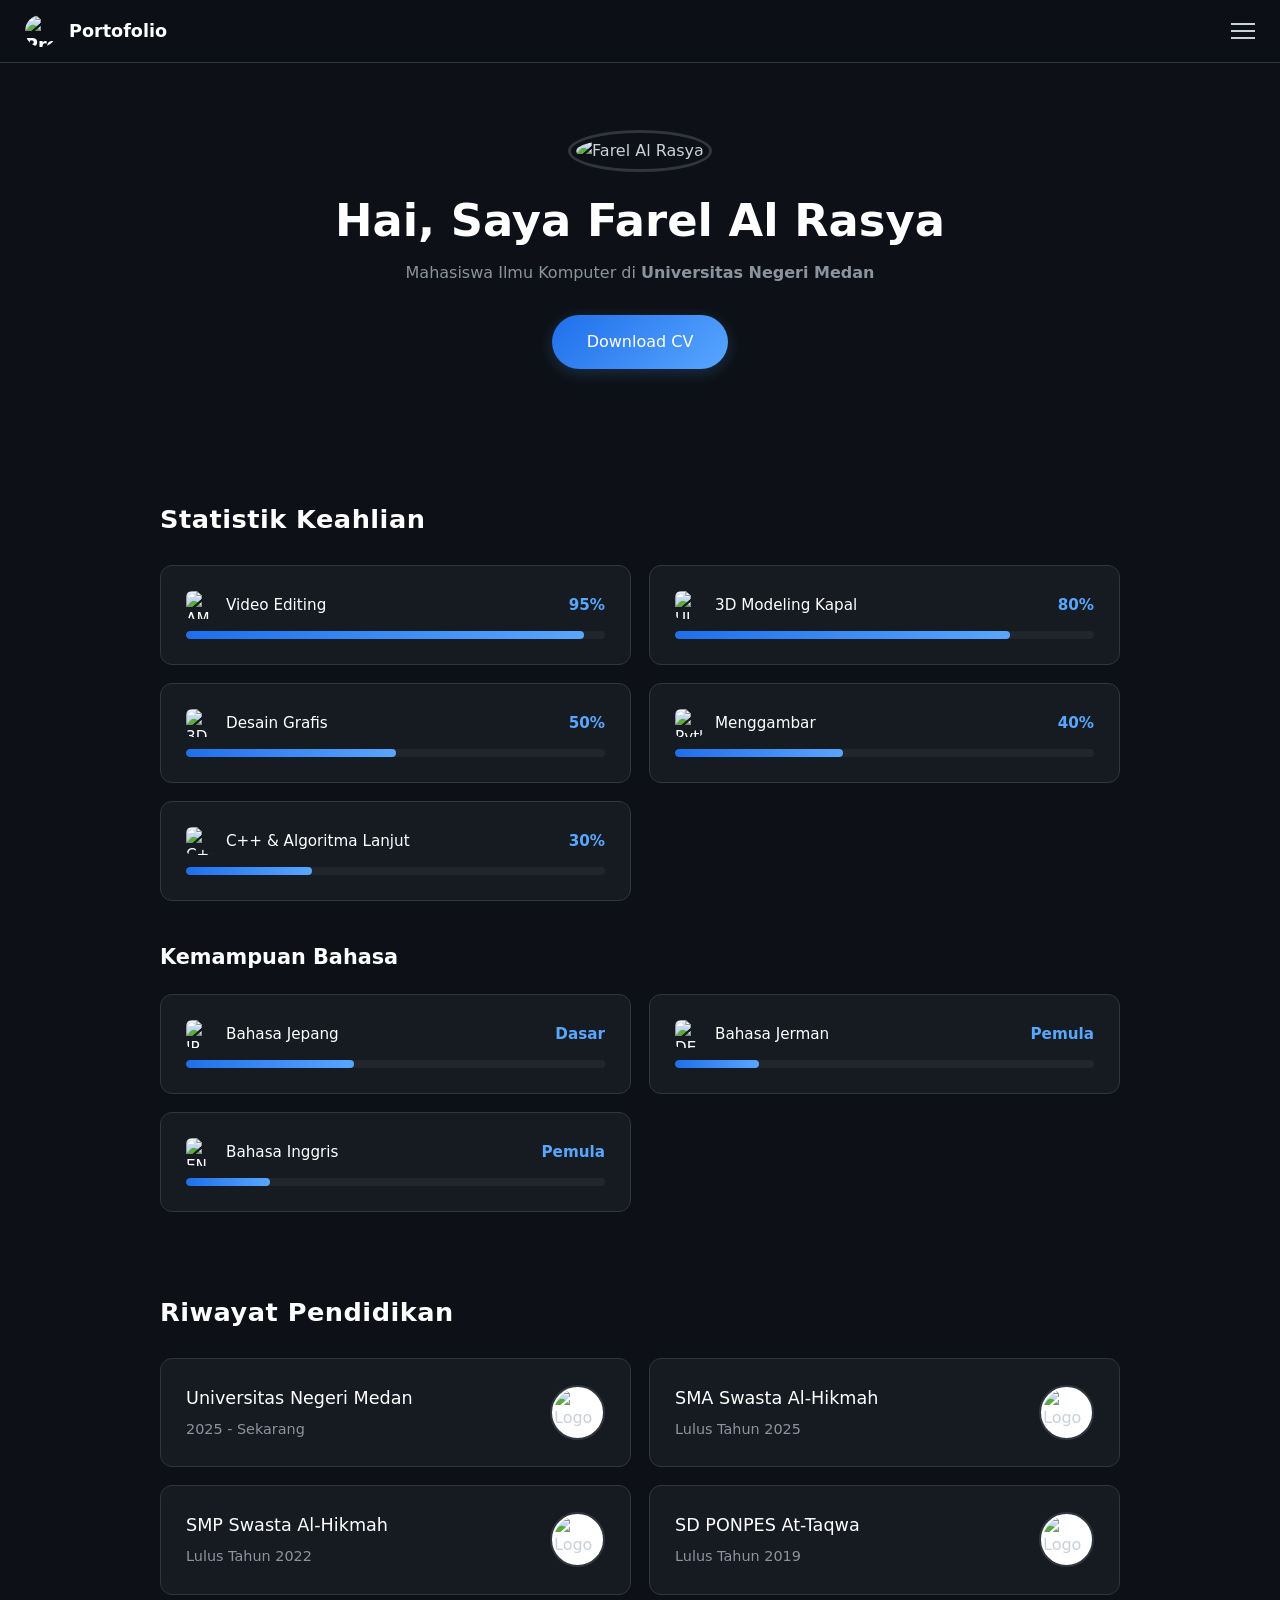
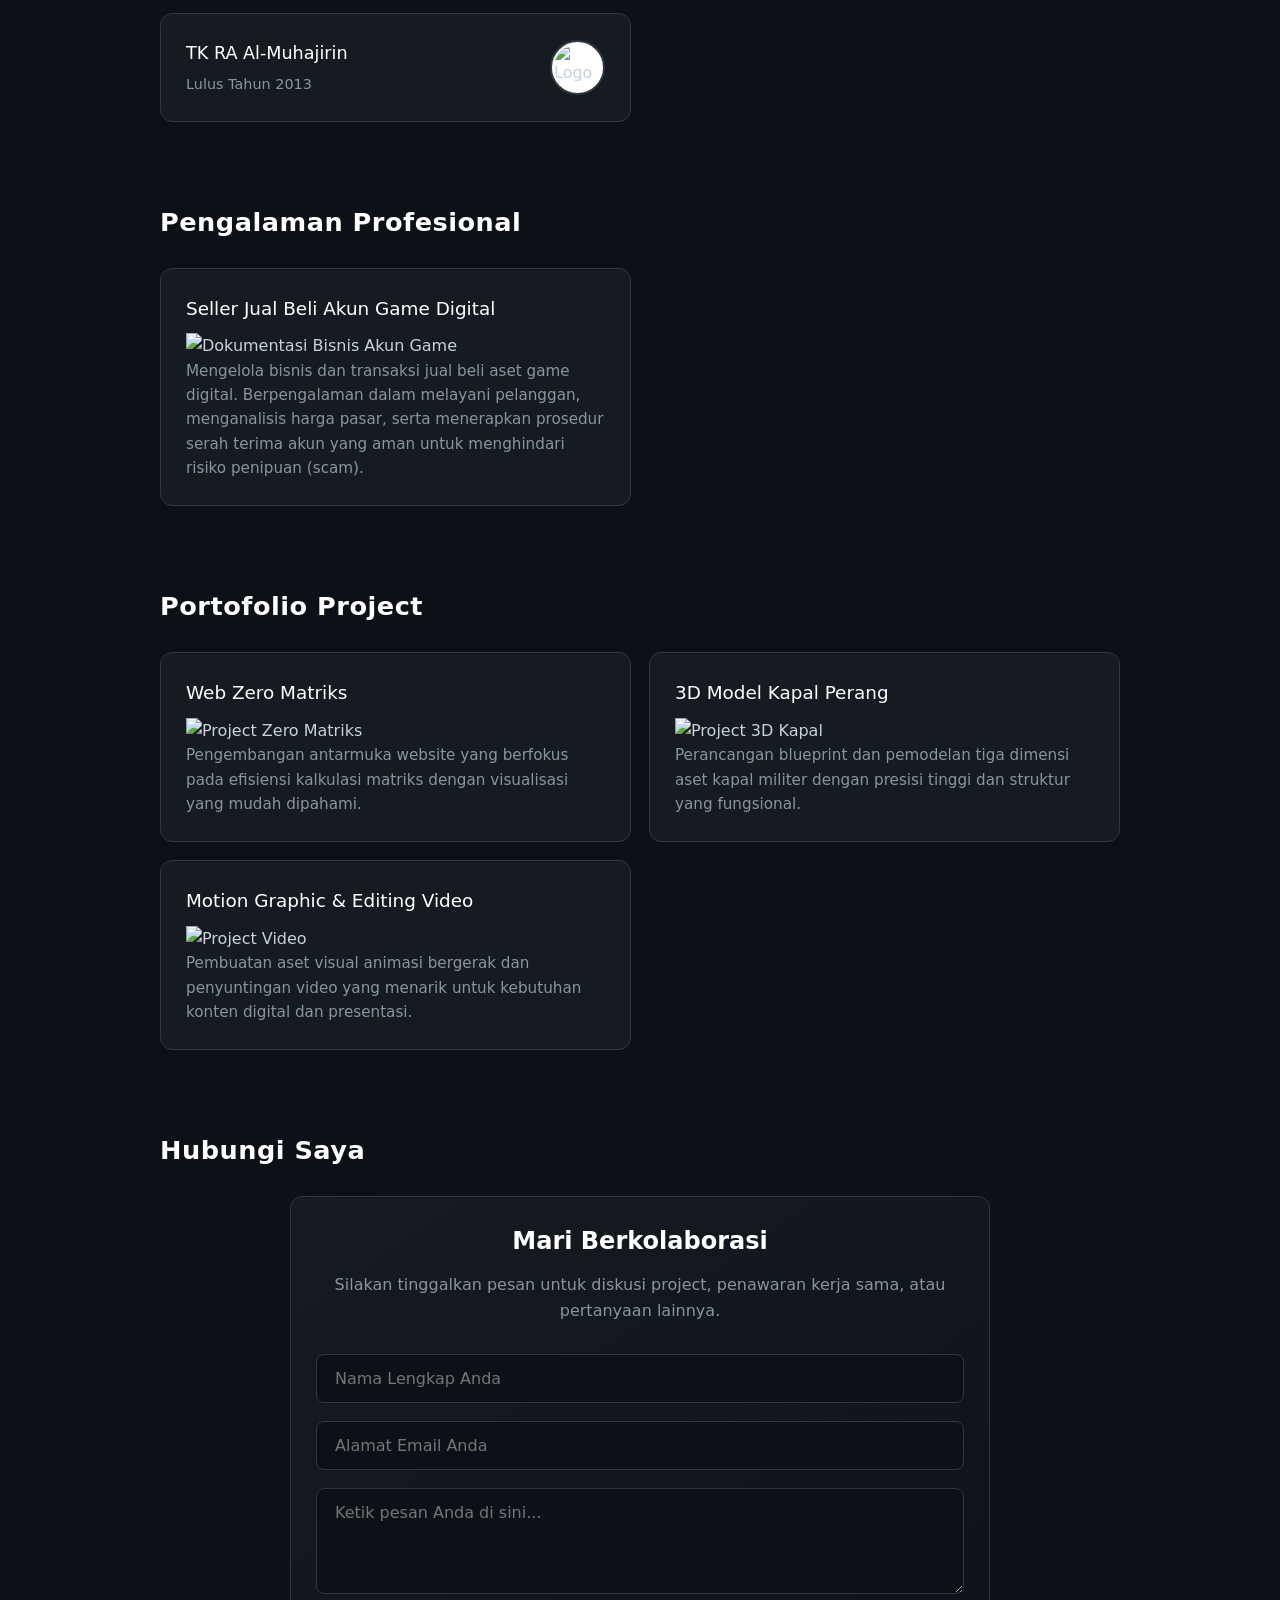
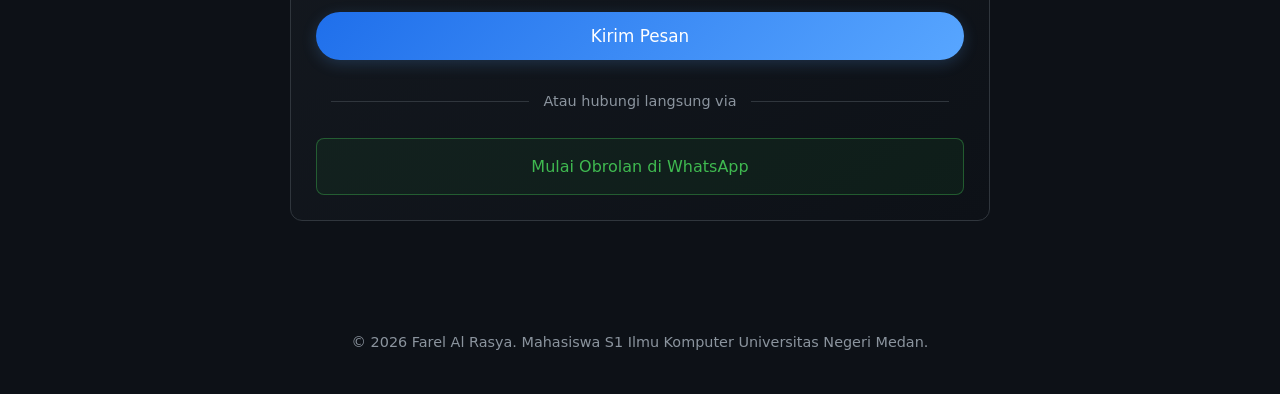
==== index.html @ 62cc65db "Add files via upload" ====
<!DOCTYPE html>
<html lang="id">
<head>
    <meta charset="UTF-8">
    <meta name="viewport" content="width=device-width, initial-scale=1.0">
    <title>Portofolio | Farel Al Rasya</title>
    <link rel="stylesheet" href="style.css">
</head>
<body>

    <!-- NAVBAR -->
    <nav>
        <div class="nav-title">
            <img src="1000405113.png" alt="Profil">
            Portofolio
        </div>
        
        <div class="hamburger" id="hamburger">
            <span></span><span></span><span></span>
        </div>
        
        <div class="menu" id="menu">
            <!-- WIDGET GOOGLE TRANSLATE (10 Bahasa) -->
            <div class="fitur-bahasa">
                <span>Pilih Bahasa:</span>
                <div id="google_translate_element"></div>
            </div>
            
            <a href="#beranda">Beranda</a>
            <a href="#skill">Skill</a>
            <a href="#pendidikan">Pendidikan</a>
            <a href="#pengalaman">Pengalaman</a>
            <a href="#project">Project</a>
            <a href="#kontak">Kontak</a>
        </div>
    </nav>

    <div class="container">
        
        <!-- BERANDA -->
        <section id="beranda" class="hero reveal">
            <img src="1000405113.png" alt="Farel Al Rasya" class="profil">
            <h1>Hai, Saya Farel Al Rasya</h1>
            <p>Mahasiswa Ilmu Komputer di <strong>Universitas Negeri Medan</strong></p>
            <a href="cvfarel.pdf" download="cvfarel.pdf" class="btn-cv">Download CV</a>
        </section>

        <!-- STATISTIK SKILL -->
        <section id="skill">
            <h1 class="section-title reveal">Statistik Keahlian</h1>
            
            <div class="grid-layout">
                <div class="kartu reveal">
                    <div class="skill-info">
                        <div class="skill-label"><img src="alightmotion.png" alt="AM" class="skill-ikon"> Video Editing</div>
                        <span class="skill-persen">95%</span>
                    </div>
                    <div class="bar-bg"><div class="bar-fill" data-width="95%"></div></div>
                </div>

                <div class="kartu reveal">
                    <div class="skill-info">
                        <div class="skill-label"><img src="3dmodeling.png" alt="UI" class="skill-ikon"> 3D Modeling Kapal</div>
                        <span class="skill-persen">80%</span>
                    </div>
                    <div class="bar-bg"><div class="bar-fill" data-width="80%"></div></div>
                </div>

                <div class="kartu reveal">
                    <div class="skill-info">
                        <div class="skill-label"><img src="pixellab.png" alt="3D" class="skill-ikon"> Desain Grafis</div>
                        <span class="skill-persen">50%</span>
                    </div>
                    <div class="bar-bg"><div class="bar-fill" data-width="50%"></div></div>
                </div>

                <div class="kartu reveal">
                    <div class="skill-info">
                        <div class="skill-label"><img src="ibispaint.png" alt="Python" class="skill-ikon"> Menggambar</div>
                        <span class="skill-persen">40%</span>
                    </div>
                    <div class="bar-bg"><div class="bar-fill" data-width="40%"></div></div>
                </div>

                <div class="kartu reveal">
                    <div class="skill-info">
                        <div class="skill-label"><img src="cpp.png" alt="C++" class="skill-ikon"> C++ & Algoritma Lanjut</div>
                        <span class="skill-persen">30%</span>
                    </div>
                    <div class="bar-bg"><div class="bar-fill" data-width="30%"></div></div>
                </div>
            </div>

            <!-- KEMAMPUAN BAHASA ASING -->
            <h1 class="sub-title reveal">Kemampuan Bahasa</h1>
            <div class="grid-layout">
                
                <div class="kartu reveal">
                    <div class="skill-info">
                        <div class="skill-label"><img src="logo-jepang.png" alt="JP" class="skill-ikon"> Bahasa Jepang</div>
                        <span class="skill-persen">Dasar</span>
                    </div>
                    <div class="bar-bg"><div class="bar-fill" data-width="40%"></div></div>
                </div>

                <div class="kartu reveal">
                    <div class="skill-info">
                        <div class="skill-label"><img src="jerman.png" alt="DE" class="skill-ikon"> Bahasa Jerman</div>
                        <span class="skill-persen">Pemula</span>
                    </div>
                    <div class="bar-bg"><div class="bar-fill" data-width="20%"></div></div>
                </div>
                
                <div class="kartu reveal">
                    <div class="skill-info">
                        <div class="skill-label"><img src="inggris.png" alt="EN" class="skill-ikon"> Bahasa Inggris</div>
                        <span class="skill-persen">Pemula</span>
                    </div>
                    <div class="bar-bg"><div class="bar-fill" data-width="20%"></div></div>
                </div>

            </div>
        </section>

        <!-- PENDIDIKAN -->
        <section id="pendidikan">
            <h1 class="section-title reveal">Riwayat Pendidikan</h1>
            
            <div class="grid-layout">
                <div class="kartu pendidikan-item reveal">
                    <div class="pendidikan-teks">
                        <h3>Universitas Negeri Medan</h3>
                        <p>2025 - Sekarang</p>
                    </div>
                    <img src="unimed.png" alt="Logo Unimed" class="logo-sekolah">
                </div>
                
                <div class="kartu pendidikan-item reveal">
                    <div class="pendidikan-teks">
                        <h3>SMA Swasta Al-Hikmah</h3>
                        <p>Lulus Tahun 2025</p>
                    </div>
                    <img src="smaalhikmah.png" alt="Logo SMA" class="logo-sekolah">
                </div>
                
                <div class="kartu pendidikan-item reveal">
                    <div class="pendidikan-teks">
                        <h3>SMP Swasta Al-Hikmah</h3>
                        <p>Lulus Tahun 2022</p>
                    </div>
                    <img src="smpalhikmah.png" alt="Logo SMP" class="logo-sekolah">
                </div>
                
                <div class="kartu pendidikan-item reveal">
                    <div class="pendidikan-teks">
                        <h3>SD PONPES At-Taqwa</h3>
                        <p>Lulus Tahun 2019</p>
                    </div>
                    <img src="attaqwa.png" alt="Logo SD" class="logo-sekolah">
                </div>
                
                <div class="kartu pendidikan-item reveal">
                    <div class="pendidikan-teks">
                        <h3>TK RA Al-Muhajirin</h3>
                        <p>Lulus Tahun 2013</p>
                    </div>
                    <img src="almuhajirin.png" alt="Logo TK" class="logo-sekolah">
                </div>
            </div>
        </section>

        <!-- PENGALAMAN -->
        <section id="pengalaman">
            <h1 class="section-title reveal">Pengalaman Profesional</h1>
            
            <div class="grid-layout">
                <div class="kartu reveal">
                    <h3 class="teks-judul">Seller Jual Beli Akun Game Digital</h3>
                    <img src="seller.jpg" alt="Dokumentasi Bisnis Akun Game" class="gambar-dokumentasi">
                    <p class="teks-deskripsi">Mengelola bisnis dan transaksi jual beli aset game digital. Berpengalaman dalam melayani pelanggan, menganalisis harga pasar, serta menerapkan prosedur serah terima akun yang aman untuk menghindari risiko penipuan (scam).</p>
                </div>
        </section>

        <!-- PROJECT (Hanya 3 Project) -->
        <section id="project">
            <h1 class="section-title reveal">Portofolio Project</h1>
            <div class="grid-layout">
                
                <div class="kartu reveal">
                    <h3 class="teks-judul">Web Zero Matriks</h3>
                    <img src="matriks.jpg" alt="Project Zero Matriks" class="gambar-dokumentasi">
                    <p class="teks-deskripsi">Pengembangan antarmuka website yang berfokus pada efisiensi kalkulasi matriks dengan visualisasi yang mudah dipahami.</p>
                </div>
                
                <div class="kartu reveal">
                    <h3 class="teks-judul">3D Model Kapal Perang</h3>
                    <img src="kapal.jpg" alt="Project 3D Kapal" class="gambar-dokumentasi">
                    <p class="teks-deskripsi">Perancangan blueprint dan pemodelan tiga dimensi aset kapal militer dengan presisi tinggi dan struktur yang fungsional.</p>
                </div>
                
                <div class="kartu reveal">
                    <h3 class="teks-judul">Motion Graphic & Editing Video</h3>
                    <img src="video.jpg" alt="Project Video" class="gambar-dokumentasi">
                    <p class="teks-deskripsi">Pembuatan aset visual animasi bergerak dan penyuntingan video yang menarik untuk kebutuhan konten digital dan presentasi.</p>
                </div>

            </div>
        </section>

        <!-- KONTAK & FORM -->
        <section id="kontak">
            <h1 class="section-title reveal">Hubungi Saya</h1>
            <div class="kontak-container">
                <div class="kartu kontak-card reveal">
                    <h2>Mari Berkolaborasi</h2>
                    <p>Silakan tinggalkan pesan untuk diskusi project, penawaran kerja sama, atau pertanyaan lainnya.</p>
                    
                    <form action="mailto:necromabot1@gmail.com" method="POST" enctype="text/plain" class="form-kontak">
                        <input type="text" name="Nama" placeholder="Nama Lengkap Anda" required>
                        <input type="email" name="Email" placeholder="Alamat Email Anda" required>
                        <textarea name="Pesan" placeholder="Ketik pesan Anda di sini..." rows="4" required></textarea>
                        <button type="submit" class="btn-cv btn-kirim">Kirim Pesan</button>
                    </form>

                    <div class="pemisah">Atau hubungi langsung via</div>
                    
                    <a href="https://wa.me/6289530381985" target="_blank" class="btn-kontak btn-wa">
                        Mulai Obrolan di WhatsApp
                    </a>
                </div>
            </div>
        </section>

    </div>

    <!-- COPYRIGHT 2026 -->
    <footer>
        <p>&copy; 2026 Farel Al Rasya. Mahasiswa S1 Ilmu Komputer Universitas Negeri Medan.</p>
    </footer>

    <!-- Script External -->
    <script src="script.js"></script>
    <script type="text/javascript" src="//translate.google.com/translate_a/element.js?cb=googleTranslateElementInit"></script>

</body>
</html>
---- style.css ----
:root {
    --bg-utama: #0d1117; 
    --bg-kartu: #161b22;
    --garis-halus: #30363d;
    --aksen-biru: #58a6ff;
    --teks-primer: #c9d1d9;
    --teks-sekunder: #8b949e;
}

* { margin: 0; padding: 0; box-sizing: border-box; font-family: 'Segoe UI', system-ui, sans-serif; }

html { scroll-behavior: smooth; scroll-padding-top: 90px; }
body { background-color: var(--bg-utama); color: var(--teks-primer); padding-top: 70px; line-height: 1.6; overflow-x: hidden; top: 0 !important; }

nav {
    display: flex; justify-content: space-between; align-items: center;
    background-color: rgba(13, 17, 23, 0.85); backdrop-filter: blur(10px); 
    padding: 15px 25px; position: fixed; width: 100%; top: 0; z-index: 1000;
    border-bottom: 1px solid var(--garis-halus);
}
.nav-title { display: flex; align-items: center; gap: 12px; font-size: 1.1rem; font-weight: 600; color: #fff; }
.nav-title img { width: 32px; height: 32px; border-radius: 50%; object-fit: cover; }

.hamburger { display: flex; flex-direction: column; gap: 5px; cursor: pointer; z-index: 1001; }
.hamburger span { width: 24px; height: 2px; background-color: var(--teks-primer); transition: all 0.3s cubic-bezier(0.25, 1, 0.5, 1); }

.menu {
    position: absolute; top: 75px; right: 20px;
    background-color: var(--bg-kartu); border: 1px solid var(--garis-halus);
    padding: 20px; border-radius: 12px; flex-direction: column; gap: 18px;
    box-shadow: 0 10px 30px rgba(0,0,0,0.5);
    display: flex;
    visibility: hidden; opacity: 0; transform: translateY(-15px);
    transition: all 0.4s cubic-bezier(0.25, 1, 0.5, 1);
}
.menu.aktif { visibility: visible; opacity: 1; transform: translateY(0); }
.menu a { color: var(--teks-primer); text-decoration: none; font-size: 0.95rem; transition: 0.2s; display: block; }
.menu a:hover { color: var(--aksen-biru); transform: translateX(5px); }

.fitur-bahasa { border-bottom: 1px solid var(--garis-halus); padding-bottom: 15px; margin-bottom: 5px; }
.fitur-bahasa span { font-size: 0.85rem; color: var(--teks-sekunder); display: block; margin-bottom: 8px; }
#google_translate_element select {
    background-color: var(--bg-utama); color: var(--teks-primer); border: 1px solid var(--garis-halus);
    padding: 8px 10px; border-radius: 6px; font-size: 0.9rem; outline: none; width: 100%; cursor: pointer;
}
.skiptranslate iframe { display: none !important; } 

.container { max-width: 1000px; margin: 0 auto; padding: 20px; }
section { padding-top: 30px; margin-bottom: 50px; }
h1.section-title { font-size: 1.6rem; margin-bottom: 25px; color: #fff; font-weight: 600; letter-spacing: 0.5px; text-align: center; }
h1.sub-title { font-size: 1.3rem; margin-top: 40px; margin-bottom: 20px; color: #fff; font-weight: 600; text-align: center; }

.grid-layout { display: grid; grid-template-columns: 1fr; gap: 18px; }

@media (min-width: 768px) {
    .grid-layout { grid-template-columns: repeat(2, 1fr); }
    h1.section-title, h1.sub-title { text-align: left; }
    .hero { padding: 40px 0; }
    .hero h1 { font-size: 2.8rem !important; }
}

.kartu {
    background-color: var(--bg-kartu); border: 1px solid var(--garis-halus); padding: 25px;
    border-radius: 12px; transition: transform 0.4s cubic-bezier(0.25, 1, 0.5, 1), border-color 0.4s ease, box-shadow 0.4s ease;
    height: 100%; display: flex; flex-direction: column; justify-content: center;
}
.kartu:hover { transform: translateY(-5px); border-color: #4b5563; box-shadow: 0 12px 25px rgba(0, 0, 0, 0.3); }

.reveal { opacity: 0; transform: translateY(30px); transition: all 0.8s cubic-bezier(0.25, 1, 0.5, 1); }
.reveal.muncul { opacity: 1; transform: translateY(0); }

.hero { text-align: center; margin-bottom: 60px; }
.hero img.profil { width: 160px; height: 160px; border-radius: 50%; border: 3px solid var(--garis-halus); margin-bottom: 20px; object-fit: cover; padding: 5px; }
.hero h1 { font-size: 2rem; color: #fff; line-height: 1.3; margin-bottom: 10px; transition: 0.3s; }
.hero p { font-size: 1rem; color: var(--teks-sekunder); margin-bottom: 30px; }
.btn-cv { 
    background: linear-gradient(135deg, #1f6feb, #58a6ff); color: #fff; padding: 14px 35px; border-radius: 30px; 
    text-decoration: none; font-size: 1rem; font-weight: 500; display: inline-block; transition: 0.3s; 
    box-shadow: 0 4px 15px rgba(88, 166, 255, 0.2); border: none; cursor: pointer;
}
.btn-cv:hover { box-shadow: 0 6px 20px rgba(88, 166, 255, 0.4); transform: translateY(-3px) scale(1.02); }

.skill-info { display: flex; justify-content: space-between; align-items: center; font-size: 0.95rem; margin-bottom: 12px; }
.skill-label { display: flex; align-items: center; gap: 12px; color: #fff; font-weight: 500; }
.skill-ikon { width: 28px; height: 28px; border-radius: 6px; object-fit: cover; }
.skill-persen { color: var(--aksen-biru); font-weight: 600; font-size: 0.95rem; }
.bar-bg { width: 100%; height: 8px; background-color: #21262d; border-radius: 10px; overflow: hidden; }
.bar-fill { 
    height: 100%; border-radius: 10px; background: linear-gradient(90deg, #1f6feb, #58a6ff);
    width: 0%; transition: width 1.5s cubic-bezier(0.25, 1, 0.5, 1);
}

.pendidikan-item { display: flex; justify-content: space-between; align-items: center; flex-direction: row; }
.pendidikan-teks h3 { font-size: 1.1rem; color: #fff; font-weight: 500; margin-bottom: 6px; }
.pendidikan-teks p { font-size: 0.9rem; color: var(--teks-sekunder); }
.logo-sekolah { width: 55px; height: 55px; border-radius: 50%; object-fit: cover; background-color: white; padding: 2px; border: 2px solid var(--garis-halus); flex-shrink: 0; }

.teks-judul { font-size: 1.15rem; color: #fff; margin-bottom: 10px; font-weight: 500; }
.teks-deskripsi { font-size: 0.95rem; color: var(--teks-sekunder); line-height: 1.6; }

.kontak-container { max-width: 700px; margin: 0 auto; } 
.kontak-card { text-align: center; background: linear-gradient(145deg, #161b22, #0d1117); border: 1px solid var(--garis-halus); }
.kontak-card h2 { color: #fff; font-size: 1.5rem; margin-bottom: 12px; }
.kontak-card p { color: var(--teks-sekunder); font-size: 1rem; margin-bottom: 30px; }

.form-kontak { display: flex; flex-direction: column; gap: 18px; margin-bottom: 30px; text-align: left; }
.form-kontak input, .form-kontak textarea {
    width: 100%; padding: 14px 18px; border-radius: 8px; background-color: var(--bg-utama); 
    border: 1px solid var(--garis-halus); color: var(--teks-primer); font-size: 1rem; outline: none; transition: 0.3s;
}
.form-kontak input:focus, .form-kontak textarea:focus { border-color: var(--aksen-biru); box-shadow: 0 0 0 2px rgba(88, 166, 255, 0.2); }
.btn-kirim { width: 100%; text-align: center; font-size: 1.05rem; }

.pemisah { display: flex; align-items: center; text-align: center; color: var(--teks-sekunder); margin-bottom: 25px; font-size: 0.9rem; }
.pemisah::before, .pemisah::after { content: ''; flex: 1; border-bottom: 1px solid var(--garis-halus); margin: 0 15px; }

.btn-kontak { padding: 15px; text-decoration: none; font-size: 1rem; font-weight: 500; border-radius: 8px; transition: 0.3s; display: block; text-align: center; }
.btn-wa { background-color: rgba(35, 134, 54, 0.1); color: #3fb950; border: 1px solid rgba(63, 185, 80, 0.4); }
.btn-wa:hover { background-color: rgba(35, 134, 54, 0.2); transform: translateY(-2px); }

footer { text-align: center; padding: 40px; font-size: 0.9rem; color: var(--teks-sekunder); }
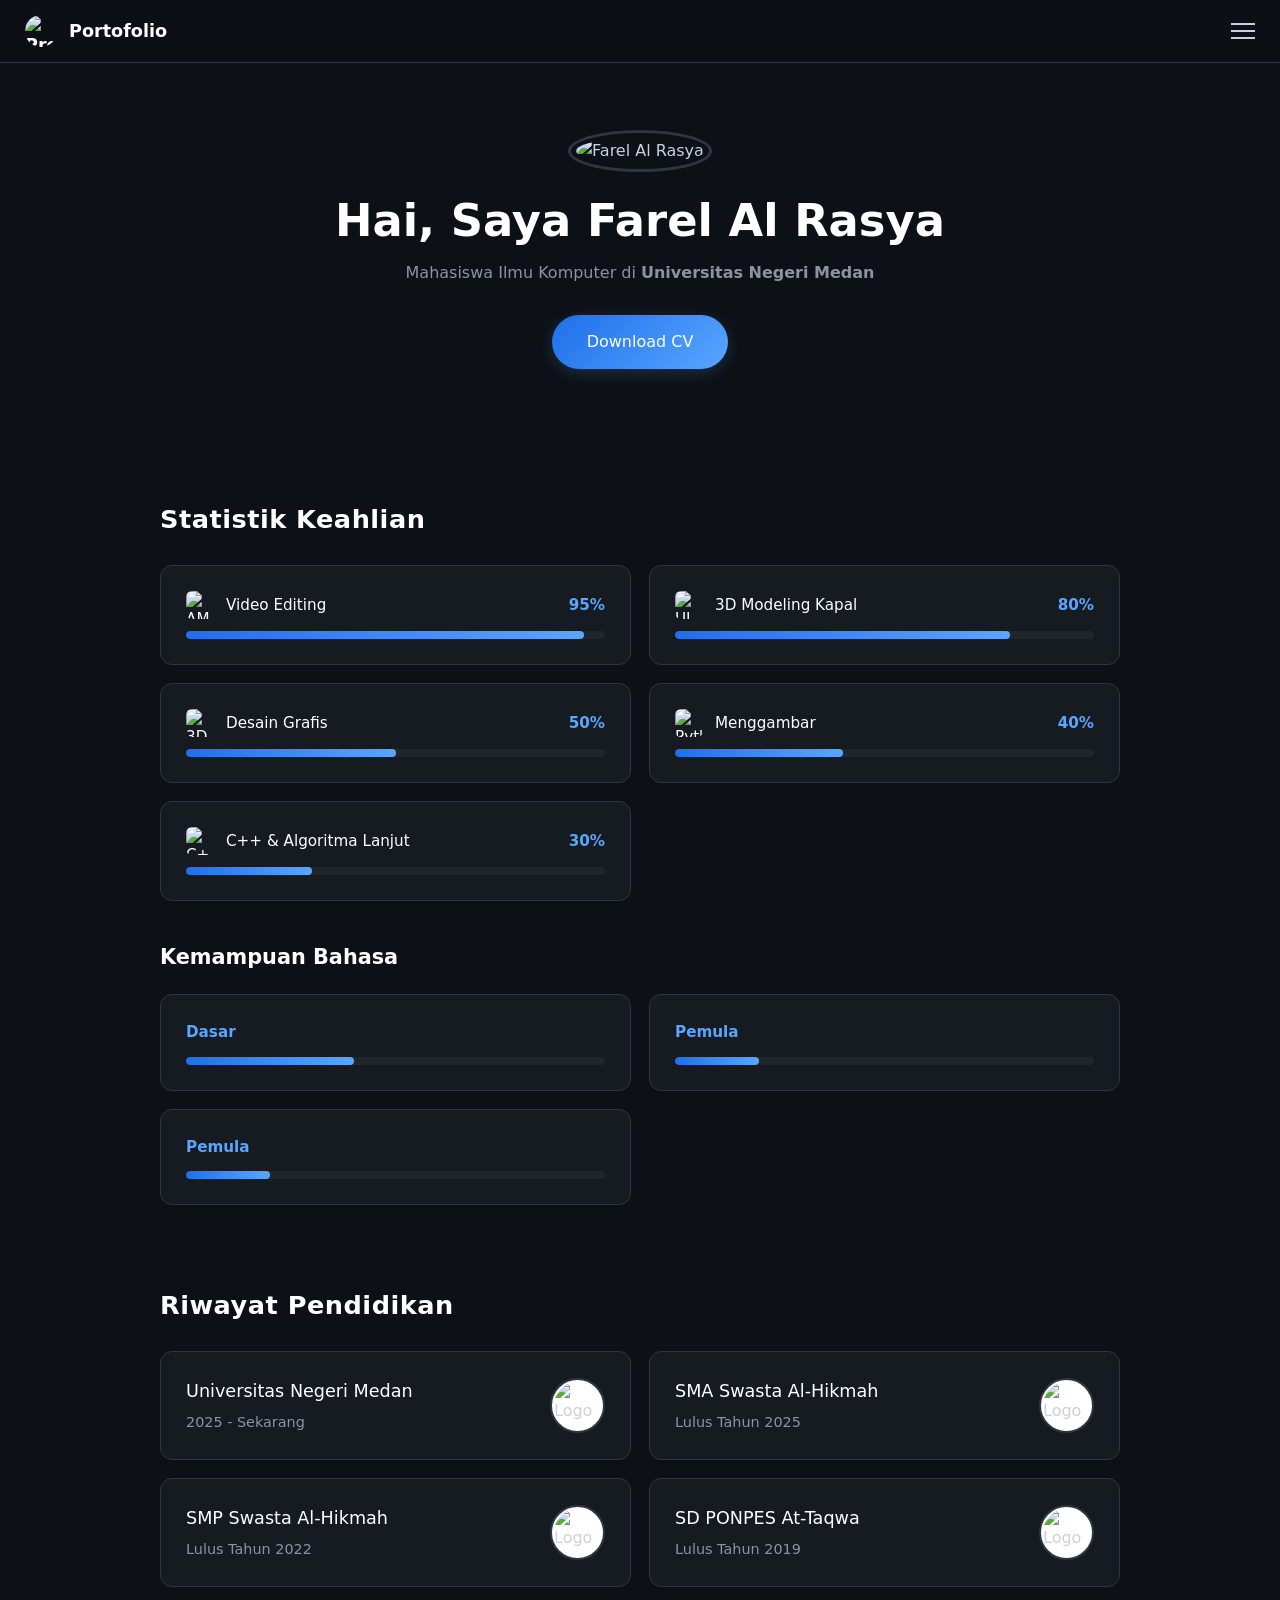
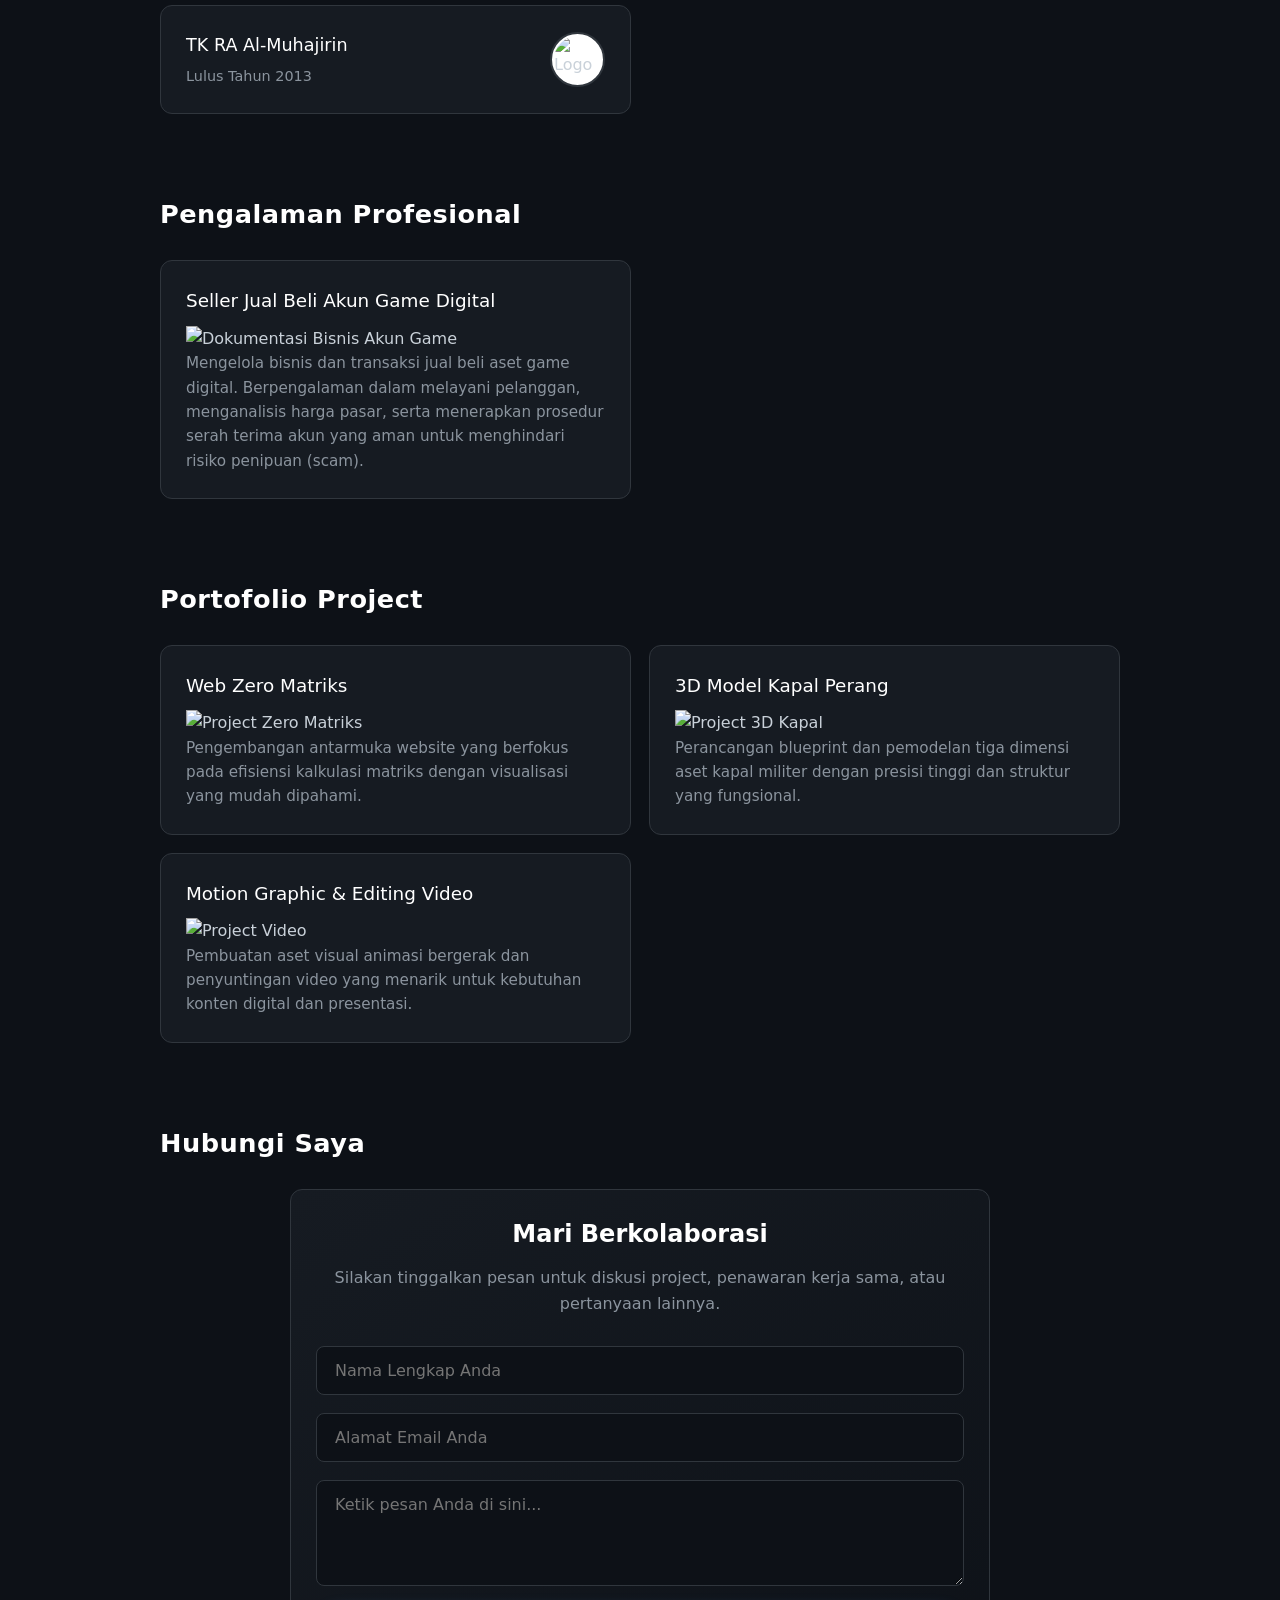
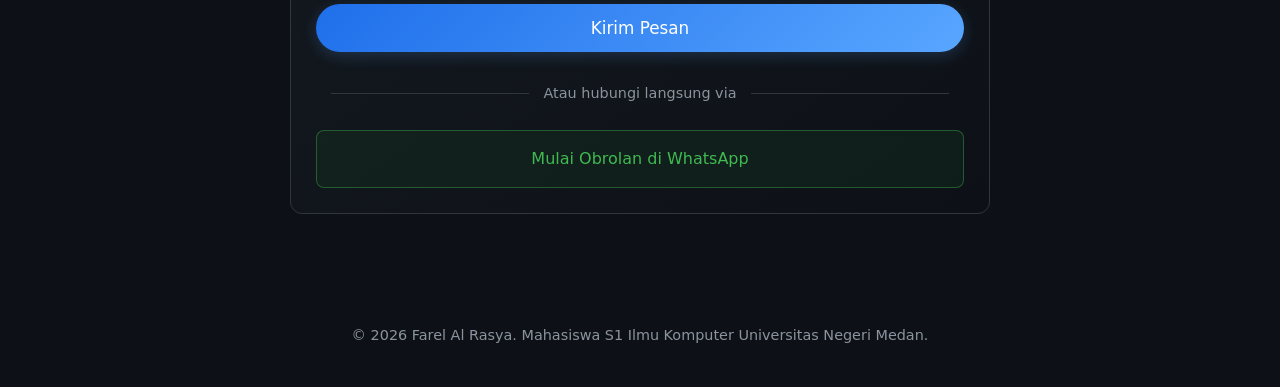
==== commit 124cf7c5: "Update index.html" ====
--- a/index.html
+++ b/index.html
@@ -97,7 +97,6 @@
                 
                 <div class="kartu reveal">
                     <div class="skill-info">
-                        <div class="skill-label"><img src="logo-jepang.png" alt="JP" class="skill-ikon"> Bahasa Jepang</div>
                         <span class="skill-persen">Dasar</span>
                     </div>
                     <div class="bar-bg"><div class="bar-fill" data-width="40%"></div></div>
@@ -105,7 +104,6 @@
 
                 <div class="kartu reveal">
                     <div class="skill-info">
-                        <div class="skill-label"><img src="jerman.png" alt="DE" class="skill-ikon"> Bahasa Jerman</div>
                         <span class="skill-persen">Pemula</span>
                     </div>
                     <div class="bar-bg"><div class="bar-fill" data-width="20%"></div></div>
@@ -113,7 +111,6 @@
                 
                 <div class="kartu reveal">
                     <div class="skill-info">
-                        <div class="skill-label"><img src="inggris.png" alt="EN" class="skill-ikon"> Bahasa Inggris</div>
                         <span class="skill-persen">Pemula</span>
                     </div>
                     <div class="bar-bg"><div class="bar-fill" data-width="20%"></div></div>
@@ -243,4 +240,4 @@
     <script type="text/javascript" src="//translate.google.com/translate_a/element.js?cb=googleTranslateElementInit"></script>
 
 </body>
-</html>+</html>
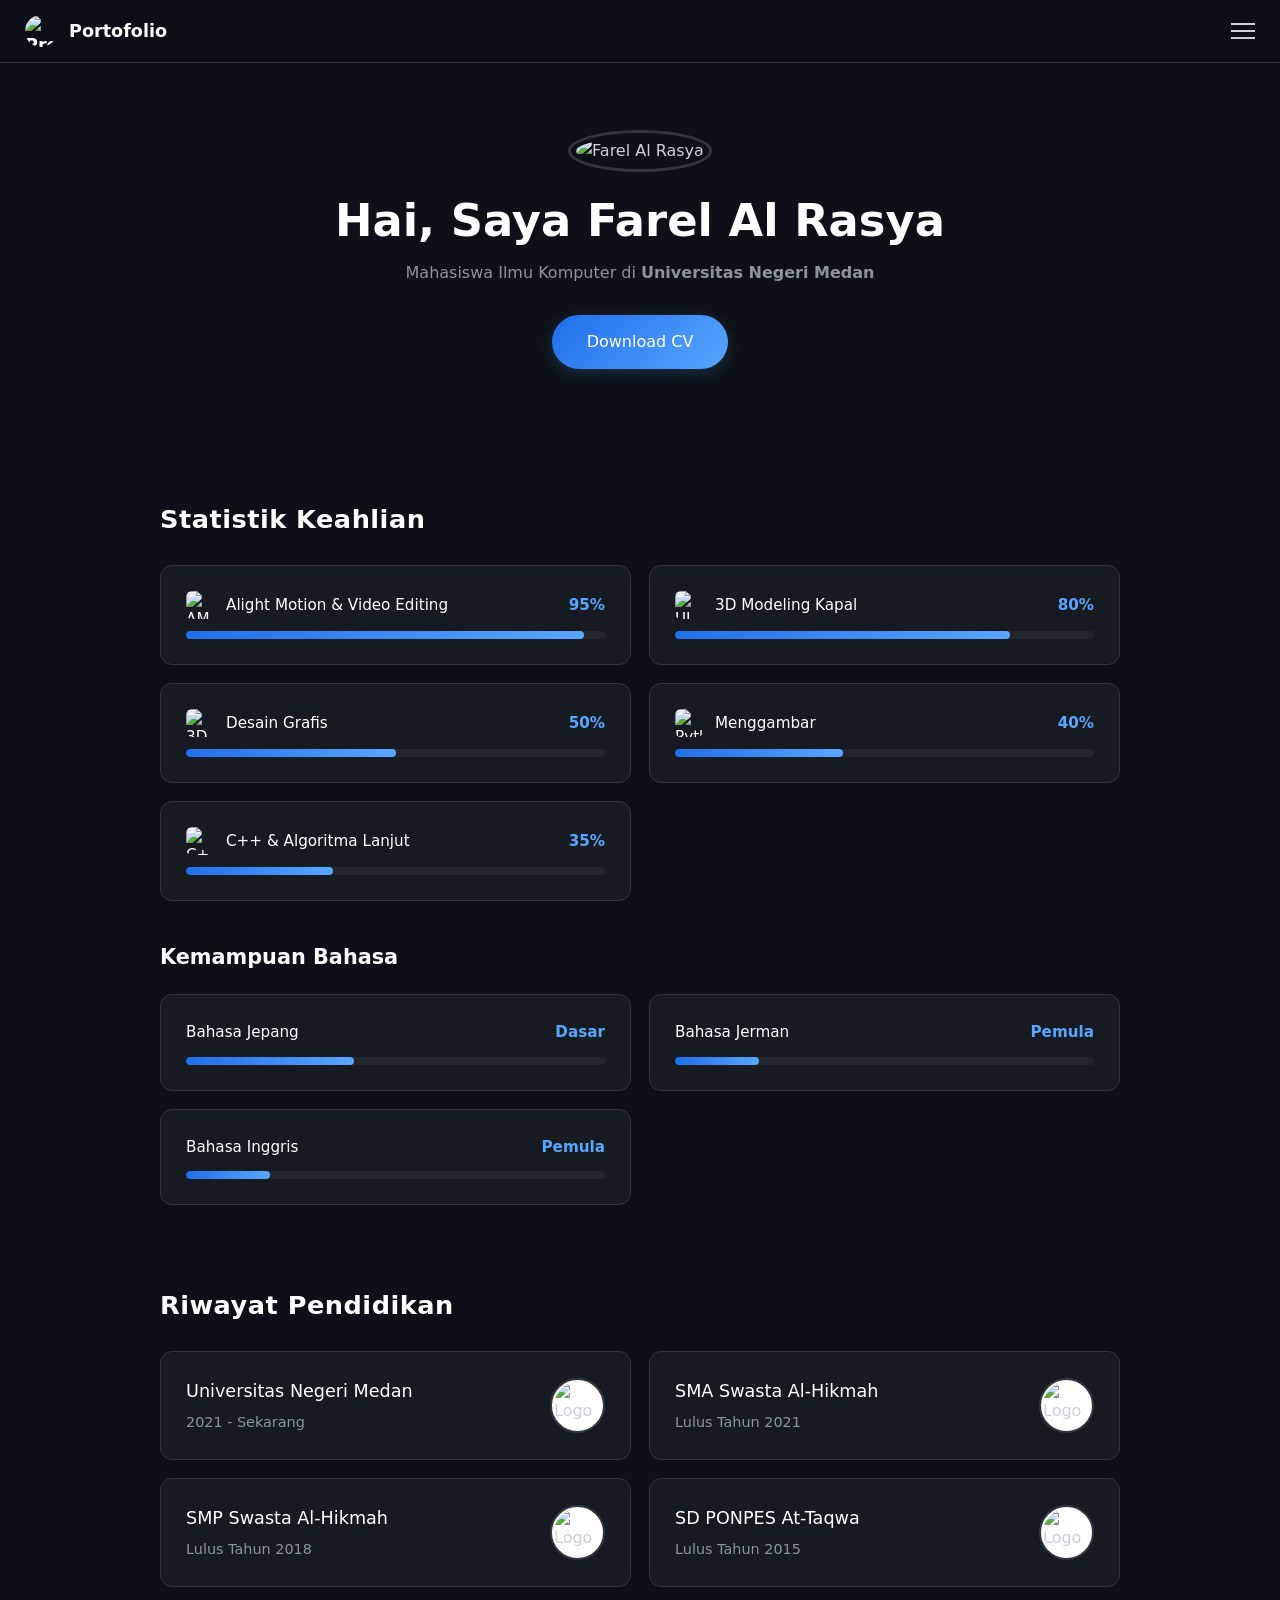
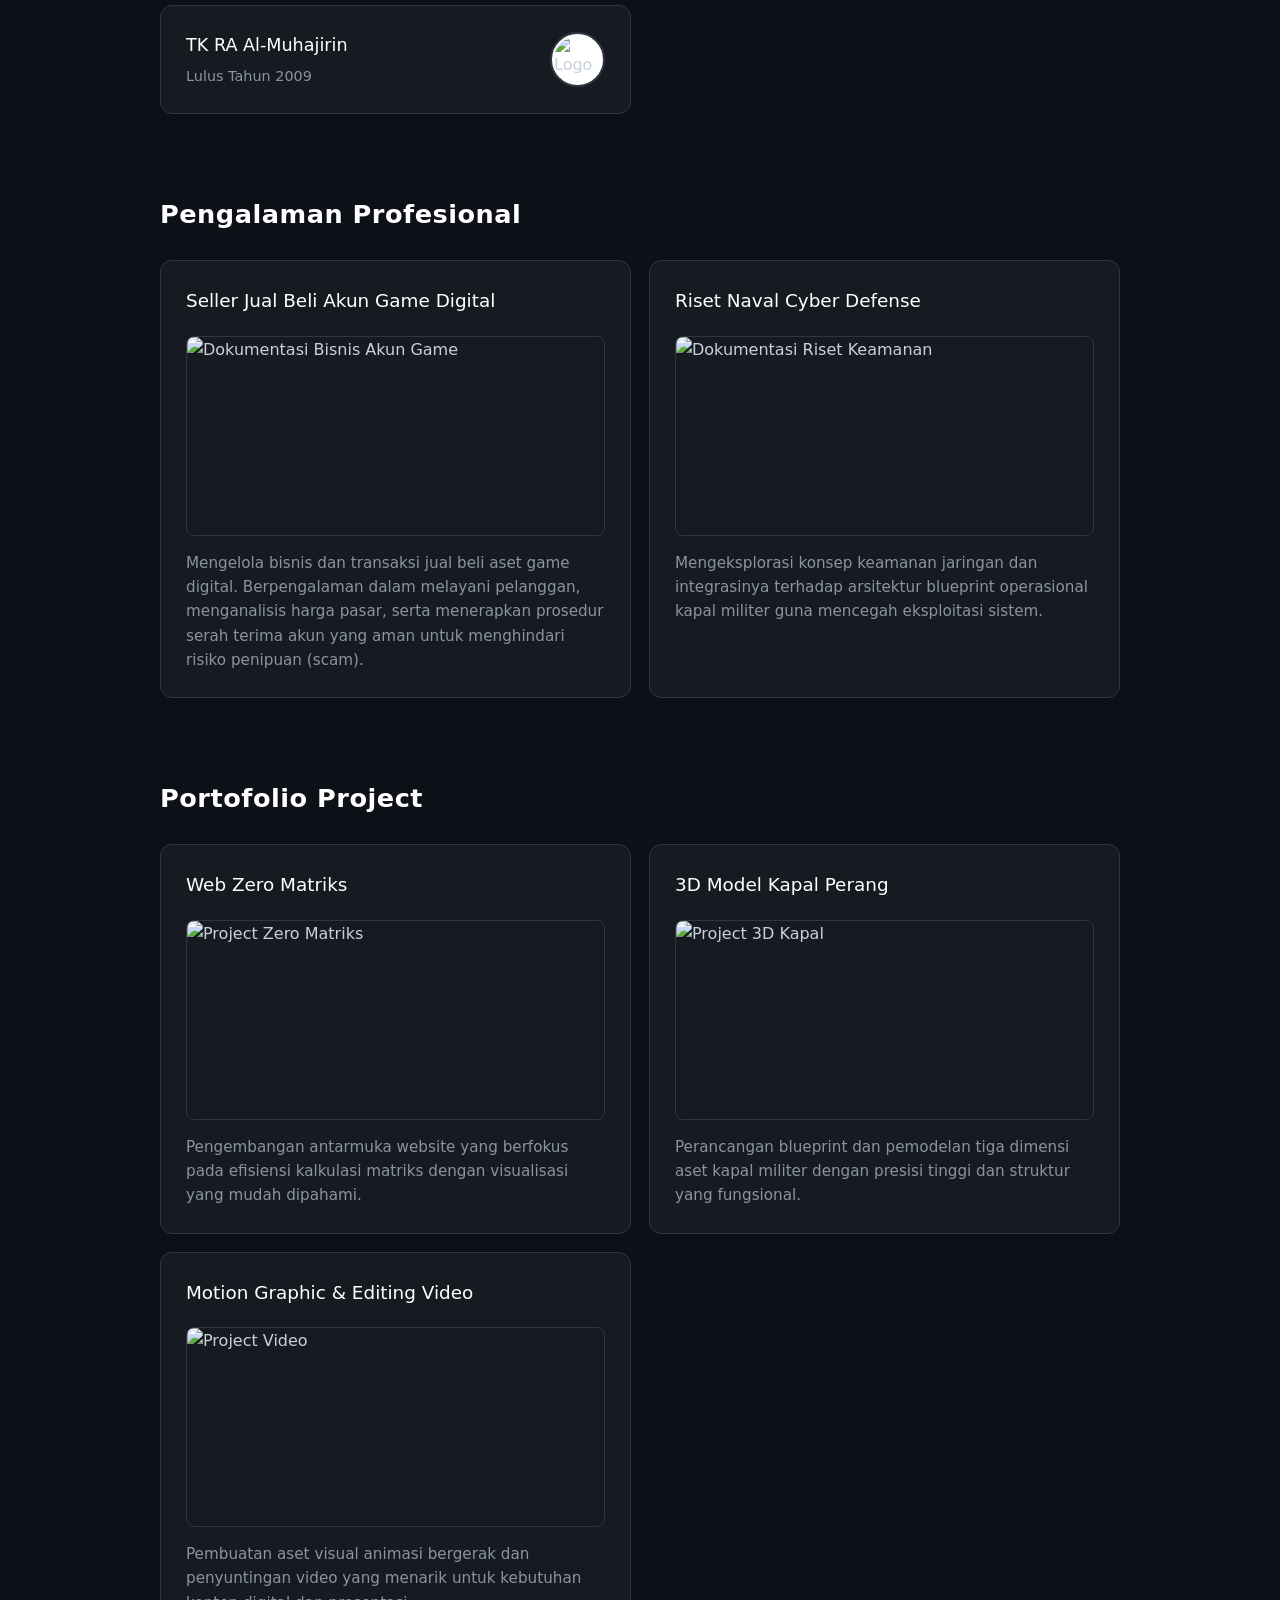
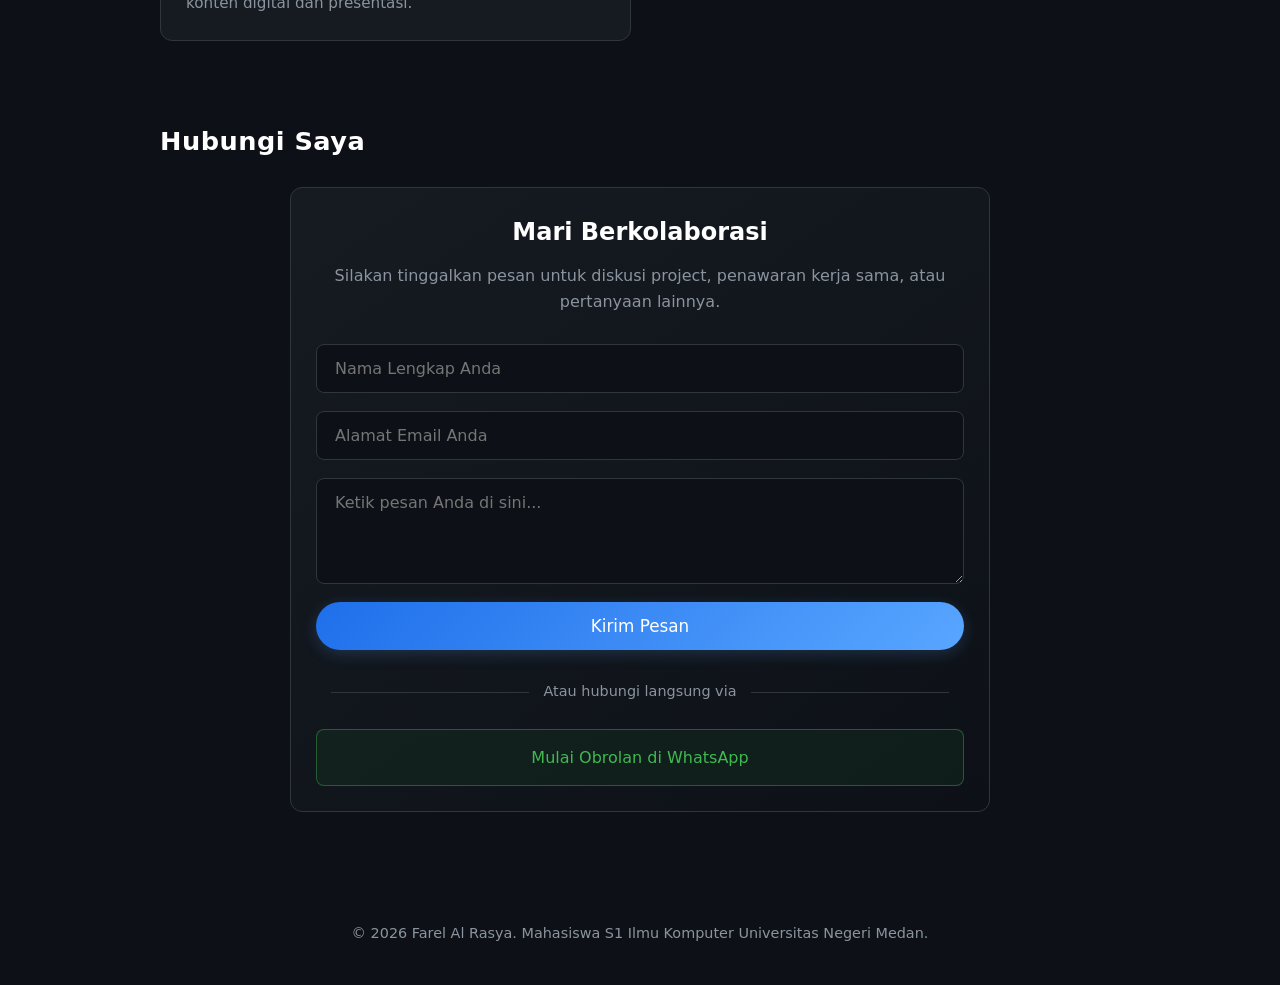
==== commit ec1b0b4a: "Add files via upload" ====
--- a/index.html
+++ b/index.html
@@ -42,17 +42,17 @@
             <img src="1000405113.png" alt="Farel Al Rasya" class="profil">
             <h1>Hai, Saya Farel Al Rasya</h1>
             <p>Mahasiswa Ilmu Komputer di <strong>Universitas Negeri Medan</strong></p>
-            <a href="cvfarel.pdf" download="cvfarel.pdf" class="btn-cv">Download CV</a>
-        </section>
-
-        <!-- STATISTIK SKILL -->
+            <a href="CV_Farel_Al_Rasya.pdf" download="CV_Farel_Al_Rasya.pdf" class="btn-cv">Download CV</a>
+        </section>
+
+        <!-- STATISTIK SKILL (DENGAN GAMBAR) -->
         <section id="skill">
             <h1 class="section-title reveal">Statistik Keahlian</h1>
             
             <div class="grid-layout">
                 <div class="kartu reveal">
                     <div class="skill-info">
-                        <div class="skill-label"><img src="alightmotion.png" alt="AM" class="skill-ikon"> Video Editing</div>
+                        <div class="skill-label"><img src="logo-alightmotion.png" alt="AM" class="skill-ikon"> Alight Motion & Video Editing</div>
                         <span class="skill-persen">95%</span>
                     </div>
                     <div class="bar-bg"><div class="bar-fill" data-width="95%"></div></div>
@@ -60,7 +60,7 @@
 
                 <div class="kartu reveal">
                     <div class="skill-info">
-                        <div class="skill-label"><img src="3dmodeling.png" alt="UI" class="skill-ikon"> 3D Modeling Kapal</div>
+                        <div class="skill-label"><img src="logo-ui.png" alt="UI" class="skill-ikon"> 3D Modeling Kapal</div>
                         <span class="skill-persen">80%</span>
                     </div>
                     <div class="bar-bg"><div class="bar-fill" data-width="80%"></div></div>
@@ -68,7 +68,7 @@
 
                 <div class="kartu reveal">
                     <div class="skill-info">
-                        <div class="skill-label"><img src="pixellab.png" alt="3D" class="skill-ikon"> Desain Grafis</div>
+                        <div class="skill-label"><img src="logo-3d.png" alt="3D" class="skill-ikon"> Desain Grafis</div>
                         <span class="skill-persen">50%</span>
                     </div>
                     <div class="bar-bg"><div class="bar-fill" data-width="50%"></div></div>
@@ -76,7 +76,7 @@
 
                 <div class="kartu reveal">
                     <div class="skill-info">
-                        <div class="skill-label"><img src="ibispaint.png" alt="Python" class="skill-ikon"> Menggambar</div>
+                        <div class="skill-label"><img src="logo-python.png" alt="Python" class="skill-ikon"> Menggambar</div>
                         <span class="skill-persen">40%</span>
                     </div>
                     <div class="bar-bg"><div class="bar-fill" data-width="40%"></div></div>
@@ -84,19 +84,20 @@
 
                 <div class="kartu reveal">
                     <div class="skill-info">
-                        <div class="skill-label"><img src="cpp.png" alt="C++" class="skill-ikon"> C++ & Algoritma Lanjut</div>
-                        <span class="skill-persen">30%</span>
-                    </div>
-                    <div class="bar-bg"><div class="bar-fill" data-width="30%"></div></div>
-                </div>
-            </div>
-
-            <!-- KEMAMPUAN BAHASA ASING -->
+                        <div class="skill-label"><img src="logo-cpp.png" alt="C++" class="skill-ikon"> C++ & Algoritma Lanjut</div>
+                        <span class="skill-persen">35%</span>
+                    </div>
+                    <div class="bar-bg"><div class="bar-fill" data-width="35%"></div></div>
+                </div>
+            </div>
+
+            <!-- KEMAMPUAN BAHASA ASING (TANPA GAMBAR) -->
             <h1 class="sub-title reveal">Kemampuan Bahasa</h1>
             <div class="grid-layout">
                 
                 <div class="kartu reveal">
                     <div class="skill-info">
+                        <div class="skill-label">Bahasa Jepang</div>
                         <span class="skill-persen">Dasar</span>
                     </div>
                     <div class="bar-bg"><div class="bar-fill" data-width="40%"></div></div>
@@ -104,6 +105,7 @@
 
                 <div class="kartu reveal">
                     <div class="skill-info">
+                        <div class="skill-label">Bahasa Jerman</div>
                         <span class="skill-persen">Pemula</span>
                     </div>
                     <div class="bar-bg"><div class="bar-fill" data-width="20%"></div></div>
@@ -111,6 +113,7 @@
                 
                 <div class="kartu reveal">
                     <div class="skill-info">
+                        <div class="skill-label">Bahasa Inggris</div>
                         <span class="skill-persen">Pemula</span>
                     </div>
                     <div class="bar-bg"><div class="bar-fill" data-width="20%"></div></div>
@@ -127,7 +130,7 @@
                 <div class="kartu pendidikan-item reveal">
                     <div class="pendidikan-teks">
                         <h3>Universitas Negeri Medan</h3>
-                        <p>2025 - Sekarang</p>
+                        <p>2021 - Sekarang</p>
                     </div>
                     <img src="unimed.png" alt="Logo Unimed" class="logo-sekolah">
                 </div>
@@ -135,7 +138,7 @@
                 <div class="kartu pendidikan-item reveal">
                     <div class="pendidikan-teks">
                         <h3>SMA Swasta Al-Hikmah</h3>
-                        <p>Lulus Tahun 2025</p>
+                        <p>Lulus Tahun 2021</p>
                     </div>
                     <img src="smaalhikmah.png" alt="Logo SMA" class="logo-sekolah">
                 </div>
@@ -143,7 +146,7 @@
                 <div class="kartu pendidikan-item reveal">
                     <div class="pendidikan-teks">
                         <h3>SMP Swasta Al-Hikmah</h3>
-                        <p>Lulus Tahun 2022</p>
+                        <p>Lulus Tahun 2018</p>
                     </div>
                     <img src="smpalhikmah.png" alt="Logo SMP" class="logo-sekolah">
                 </div>
@@ -151,7 +154,7 @@
                 <div class="kartu pendidikan-item reveal">
                     <div class="pendidikan-teks">
                         <h3>SD PONPES At-Taqwa</h3>
-                        <p>Lulus Tahun 2019</p>
+                        <p>Lulus Tahun 2015</p>
                     </div>
                     <img src="attaqwa.png" alt="Logo SD" class="logo-sekolah">
                 </div>
@@ -159,7 +162,7 @@
                 <div class="kartu pendidikan-item reveal">
                     <div class="pendidikan-teks">
                         <h3>TK RA Al-Muhajirin</h3>
-                        <p>Lulus Tahun 2013</p>
+                        <p>Lulus Tahun 2009</p>
                     </div>
                     <img src="almuhajirin.png" alt="Logo TK" class="logo-sekolah">
                 </div>
@@ -173,9 +176,16 @@
             <div class="grid-layout">
                 <div class="kartu reveal">
                     <h3 class="teks-judul">Seller Jual Beli Akun Game Digital</h3>
-                    <img src="seller.jpg" alt="Dokumentasi Bisnis Akun Game" class="gambar-dokumentasi">
+                    <img src="dok-seller.jpg" alt="Dokumentasi Bisnis Akun Game" class="gambar-dokumentasi">
                     <p class="teks-deskripsi">Mengelola bisnis dan transaksi jual beli aset game digital. Berpengalaman dalam melayani pelanggan, menganalisis harga pasar, serta menerapkan prosedur serah terima akun yang aman untuk menghindari risiko penipuan (scam).</p>
                 </div>
+
+                <div class="kartu reveal">
+                    <h3 class="teks-judul">Riset Naval Cyber Defense</h3>
+                    <img src="dok-naval.jpg" alt="Dokumentasi Riset Keamanan" class="gambar-dokumentasi">
+                    <p class="teks-deskripsi">Mengeksplorasi konsep keamanan jaringan dan integrasinya terhadap arsitektur blueprint operasional kapal militer guna mencegah eksploitasi sistem.</p>
+                </div>
+            </div>
         </section>
 
         <!-- PROJECT (Hanya 3 Project) -->
@@ -185,19 +195,19 @@
                 
                 <div class="kartu reveal">
                     <h3 class="teks-judul">Web Zero Matriks</h3>
-                    <img src="matriks.jpg" alt="Project Zero Matriks" class="gambar-dokumentasi">
+                    <img src="proj-matriks.jpg" alt="Project Zero Matriks" class="gambar-dokumentasi">
                     <p class="teks-deskripsi">Pengembangan antarmuka website yang berfokus pada efisiensi kalkulasi matriks dengan visualisasi yang mudah dipahami.</p>
                 </div>
                 
                 <div class="kartu reveal">
                     <h3 class="teks-judul">3D Model Kapal Perang</h3>
-                    <img src="kapal.jpg" alt="Project 3D Kapal" class="gambar-dokumentasi">
+                    <img src="proj-kapal.jpg" alt="Project 3D Kapal" class="gambar-dokumentasi">
                     <p class="teks-deskripsi">Perancangan blueprint dan pemodelan tiga dimensi aset kapal militer dengan presisi tinggi dan struktur yang fungsional.</p>
                 </div>
                 
                 <div class="kartu reveal">
                     <h3 class="teks-judul">Motion Graphic & Editing Video</h3>
-                    <img src="video.jpg" alt="Project Video" class="gambar-dokumentasi">
+                    <img src="proj-video.jpg" alt="Project Video" class="gambar-dokumentasi">
                     <p class="teks-deskripsi">Pembuatan aset visual animasi bergerak dan penyuntingan video yang menarik untuk kebutuhan konten digital dan presentasi.</p>
                 </div>
 
@@ -212,7 +222,7 @@
                     <h2>Mari Berkolaborasi</h2>
                     <p>Silakan tinggalkan pesan untuk diskusi project, penawaran kerja sama, atau pertanyaan lainnya.</p>
                     
-                    <form action="mailto:necromabot1@gmail.com" method="POST" enctype="text/plain" class="form-kontak">
+                    <form action="mailto:emailkamu@gmail.com" method="POST" enctype="text/plain" class="form-kontak">
                         <input type="text" name="Nama" placeholder="Nama Lengkap Anda" required>
                         <input type="email" name="Email" placeholder="Alamat Email Anda" required>
                         <textarea name="Pesan" placeholder="Ketik pesan Anda di sini..." rows="4" required></textarea>
@@ -221,7 +231,7 @@
 
                     <div class="pemisah">Atau hubungi langsung via</div>
                     
-                    <a href="https://wa.me/6289530381985" target="_blank" class="btn-kontak btn-wa">
+                    <a href="https://wa.me/6281234567890" target="_blank" class="btn-kontak btn-wa">
                         Mulai Obrolan di WhatsApp
                     </a>
                 </div>
@@ -240,4 +250,4 @@
     <script type="text/javascript" src="//translate.google.com/translate_a/element.js?cb=googleTranslateElementInit"></script>
 
 </body>
-</html>
+</html>
--- a/style.css
+++ b/style.css
@@ -1,3 +1,4 @@
+/* --- PALET WARNA MODERN (Soft & Natural) --- */
 :root {
     --bg-utama: #0d1117; 
     --bg-kartu: #161b22;
@@ -12,6 +13,7 @@
 html { scroll-behavior: smooth; scroll-padding-top: 90px; }
 body { background-color: var(--bg-utama); color: var(--teks-primer); padding-top: 70px; line-height: 1.6; overflow-x: hidden; top: 0 !important; }
 
+/* --- NAVBAR --- */
 nav {
     display: flex; justify-content: space-between; align-items: center;
     background-color: rgba(13, 17, 23, 0.85); backdrop-filter: blur(10px); 
@@ -24,6 +26,7 @@
 .hamburger { display: flex; flex-direction: column; gap: 5px; cursor: pointer; z-index: 1001; }
 .hamburger span { width: 24px; height: 2px; background-color: var(--teks-primer); transition: all 0.3s cubic-bezier(0.25, 1, 0.5, 1); }
 
+/* --- ANIMASI MENU & DROPDOWN --- */
 .menu {
     position: absolute; top: 75px; right: 20px;
     background-color: var(--bg-kartu); border: 1px solid var(--garis-halus);
@@ -37,19 +40,22 @@
 .menu a { color: var(--teks-primer); text-decoration: none; font-size: 0.95rem; transition: 0.2s; display: block; }
 .menu a:hover { color: var(--aksen-biru); transform: translateX(5px); }
 
+/* --- KUSTOMISASI WIDGET GOOGLE TRANSLATE --- */
 .fitur-bahasa { border-bottom: 1px solid var(--garis-halus); padding-bottom: 15px; margin-bottom: 5px; }
 .fitur-bahasa span { font-size: 0.85rem; color: var(--teks-sekunder); display: block; margin-bottom: 8px; }
 #google_translate_element select {
     background-color: var(--bg-utama); color: var(--teks-primer); border: 1px solid var(--garis-halus);
     padding: 8px 10px; border-radius: 6px; font-size: 0.9rem; outline: none; width: 100%; cursor: pointer;
 }
-.skiptranslate iframe { display: none !important; } 
+.skiptranslate iframe { display: none !important; }
 
+/* --- TATA LETAK UTAMA --- */
 .container { max-width: 1000px; margin: 0 auto; padding: 20px; }
 section { padding-top: 30px; margin-bottom: 50px; }
 h1.section-title { font-size: 1.6rem; margin-bottom: 25px; color: #fff; font-weight: 600; letter-spacing: 0.5px; text-align: center; }
 h1.sub-title { font-size: 1.3rem; margin-top: 40px; margin-bottom: 20px; color: #fff; font-weight: 600; text-align: center; }
 
+/* GRID LAYOUT UNTUK LAPTOP */
 .grid-layout { display: grid; grid-template-columns: 1fr; gap: 18px; }
 
 @media (min-width: 768px) {
@@ -59,16 +65,19 @@
     .hero h1 { font-size: 2.8rem !important; }
 }
 
+/* --- GAYA KARTU MODERN --- */
 .kartu {
     background-color: var(--bg-kartu); border: 1px solid var(--garis-halus); padding: 25px;
     border-radius: 12px; transition: transform 0.4s cubic-bezier(0.25, 1, 0.5, 1), border-color 0.4s ease, box-shadow 0.4s ease;
-    height: 100%; display: flex; flex-direction: column; justify-content: center;
+    height: 100%; display: flex; flex-direction: column; justify-content: flex-start;
 }
 .kartu:hover { transform: translateY(-5px); border-color: #4b5563; box-shadow: 0 12px 25px rgba(0, 0, 0, 0.3); }
 
+/* --- CLASS REVEAL (ANIMASI SCROLL) --- */
 .reveal { opacity: 0; transform: translateY(30px); transition: all 0.8s cubic-bezier(0.25, 1, 0.5, 1); }
 .reveal.muncul { opacity: 1; transform: translateY(0); }
 
+/* --- HERO (BERANDA) --- */
 .hero { text-align: center; margin-bottom: 60px; }
 .hero img.profil { width: 160px; height: 160px; border-radius: 50%; border: 3px solid var(--garis-halus); margin-bottom: 20px; object-fit: cover; padding: 5px; }
 .hero h1 { font-size: 2rem; color: #fff; line-height: 1.3; margin-bottom: 10px; transition: 0.3s; }
@@ -80,6 +89,7 @@
 }
 .btn-cv:hover { box-shadow: 0 6px 20px rgba(88, 166, 255, 0.4); transform: translateY(-3px) scale(1.02); }
 
+/* --- STATISTIK SKILL --- */
 .skill-info { display: flex; justify-content: space-between; align-items: center; font-size: 0.95rem; margin-bottom: 12px; }
 .skill-label { display: flex; align-items: center; gap: 12px; color: #fff; font-weight: 500; }
 .skill-ikon { width: 28px; height: 28px; border-radius: 6px; object-fit: cover; }
@@ -90,14 +100,22 @@
     width: 0%; transition: width 1.5s cubic-bezier(0.25, 1, 0.5, 1);
 }
 
+/* --- PENDIDIKAN --- */
 .pendidikan-item { display: flex; justify-content: space-between; align-items: center; flex-direction: row; }
 .pendidikan-teks h3 { font-size: 1.1rem; color: #fff; font-weight: 500; margin-bottom: 6px; }
 .pendidikan-teks p { font-size: 0.9rem; color: var(--teks-sekunder); }
 .logo-sekolah { width: 55px; height: 55px; border-radius: 50%; object-fit: cover; background-color: white; padding: 2px; border: 2px solid var(--garis-halus); flex-shrink: 0; }
 
-.teks-judul { font-size: 1.15rem; color: #fff; margin-bottom: 10px; font-weight: 500; }
+/* --- PENGALAMAN, PROJECT & FOTO DOKUMENTASI --- */
+.teks-judul { font-size: 1.15rem; color: #fff; margin-bottom: 5px; font-weight: 500; }
+.gambar-dokumentasi {
+    width: 100%; height: 200px; object-fit: cover; border-radius: 8px;
+    margin: 15px 0; border: 1px solid var(--garis-halus); transition: 0.3s ease;
+}
+.kartu:hover .gambar-dokumentasi { border-color: var(--aksen-biru); opacity: 0.9; }
 .teks-deskripsi { font-size: 0.95rem; color: var(--teks-sekunder); line-height: 1.6; }
 
+/* --- KONTAK & FORM --- */
 .kontak-container { max-width: 700px; margin: 0 auto; } 
 .kontak-card { text-align: center; background: linear-gradient(145deg, #161b22, #0d1117); border: 1px solid var(--garis-halus); }
 .kontak-card h2 { color: #fff; font-size: 1.5rem; margin-bottom: 12px; }
@@ -118,4 +136,5 @@
 .btn-wa { background-color: rgba(35, 134, 54, 0.1); color: #3fb950; border: 1px solid rgba(63, 185, 80, 0.4); }
 .btn-wa:hover { background-color: rgba(35, 134, 54, 0.2); transform: translateY(-2px); }
 
+/* --- FOOTER --- */
 footer { text-align: center; padding: 40px; font-size: 0.9rem; color: var(--teks-sekunder); }
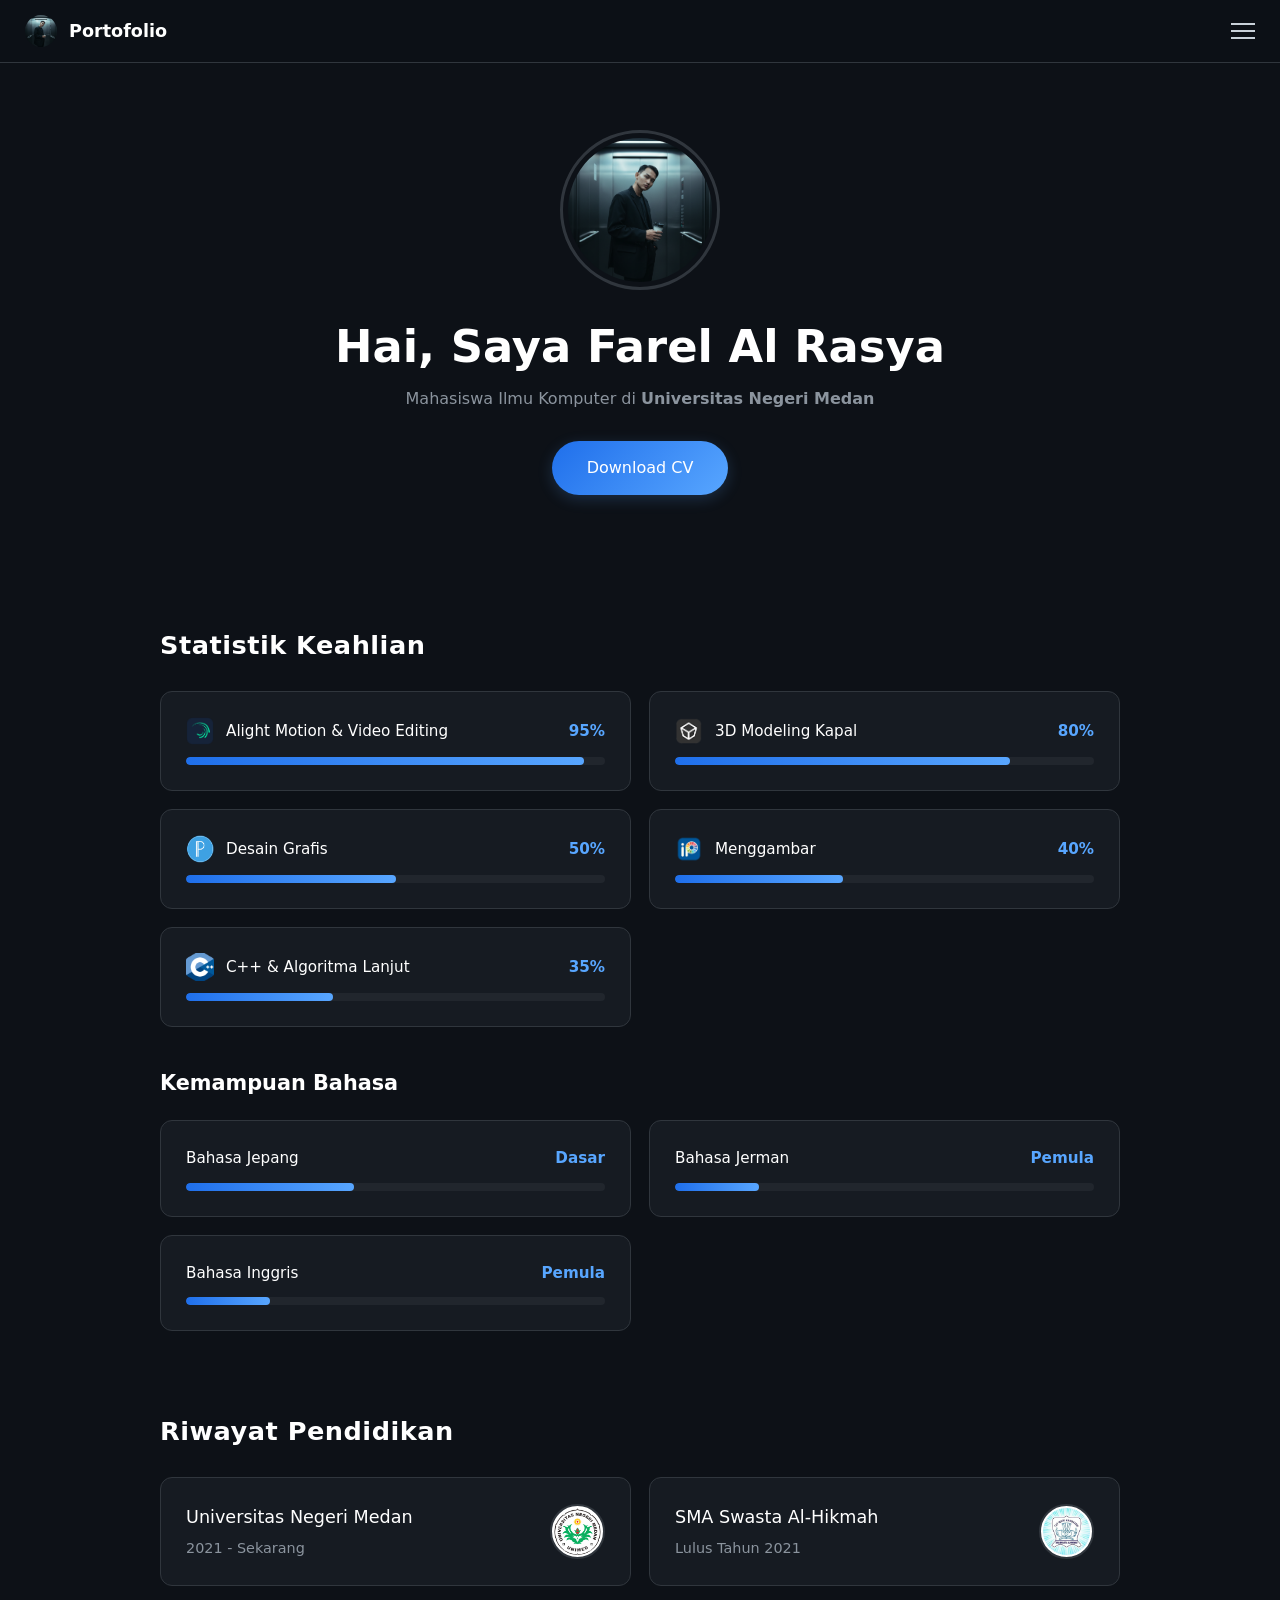
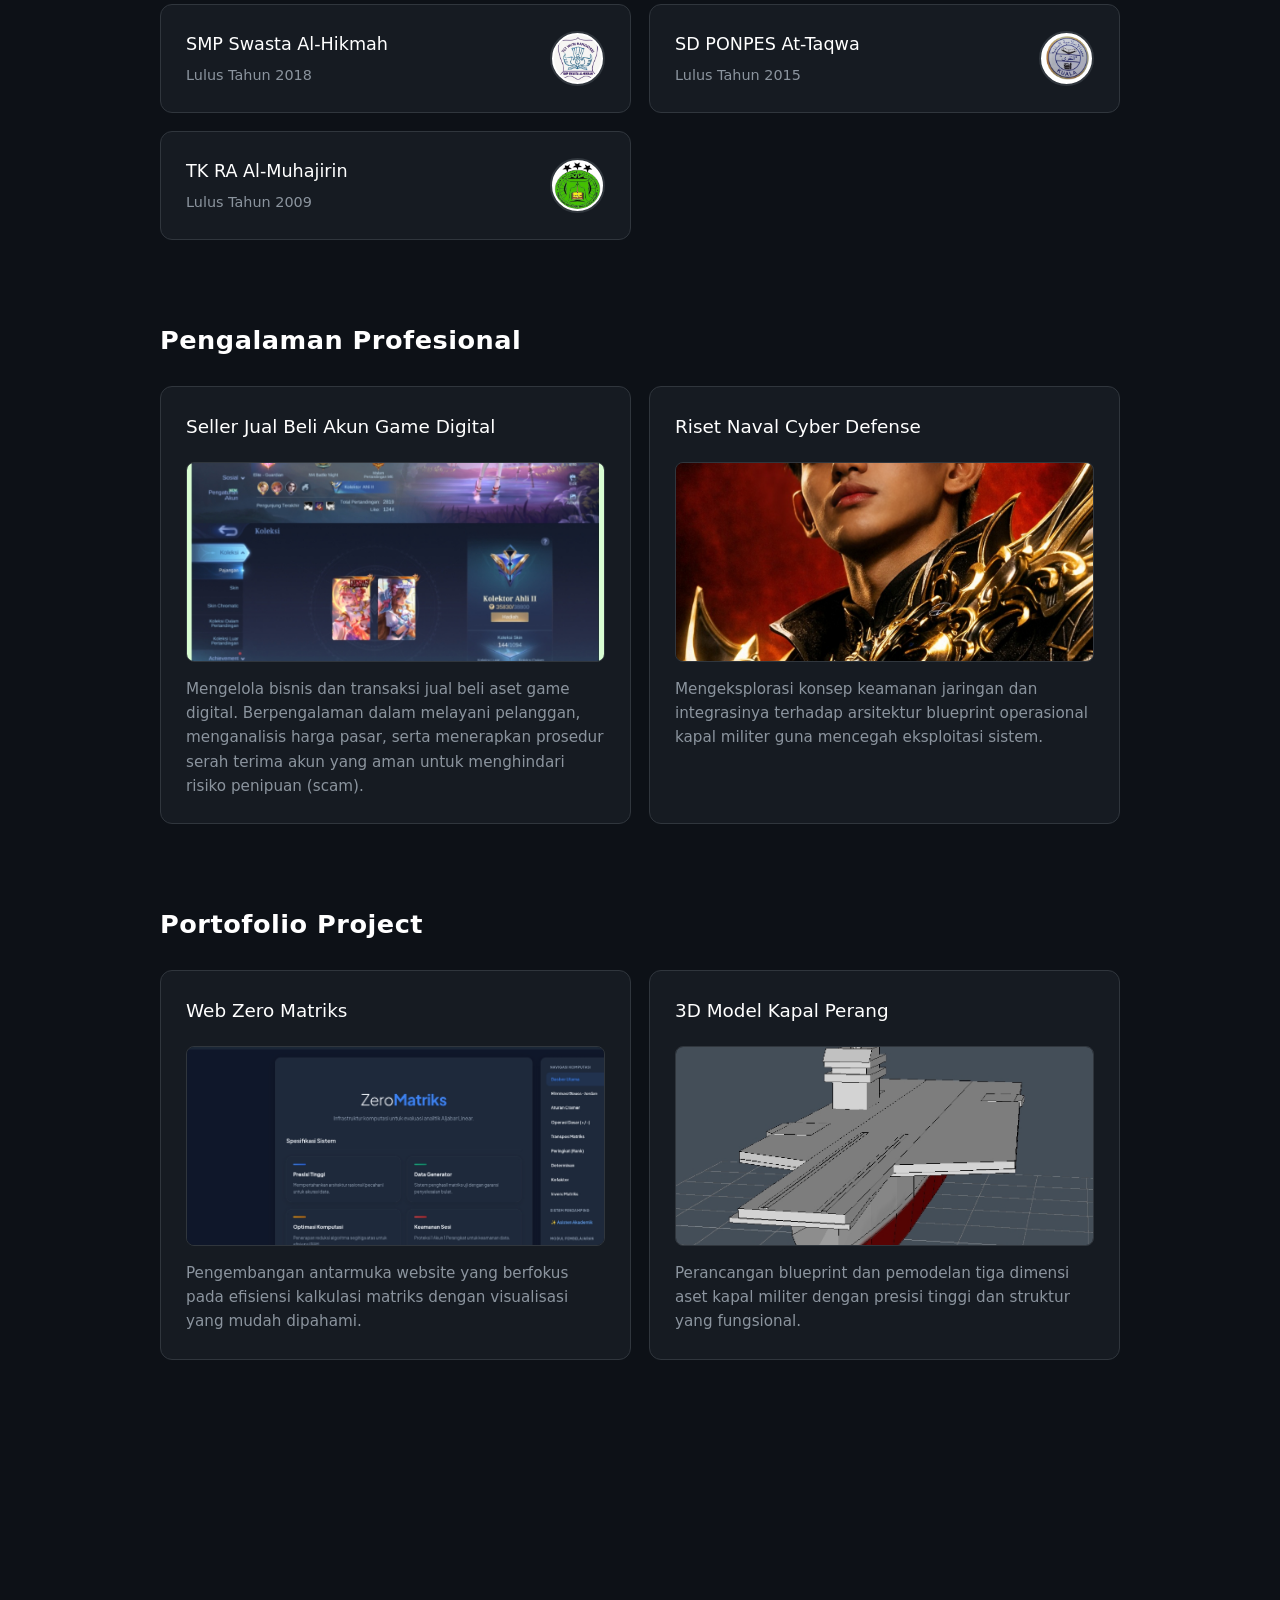
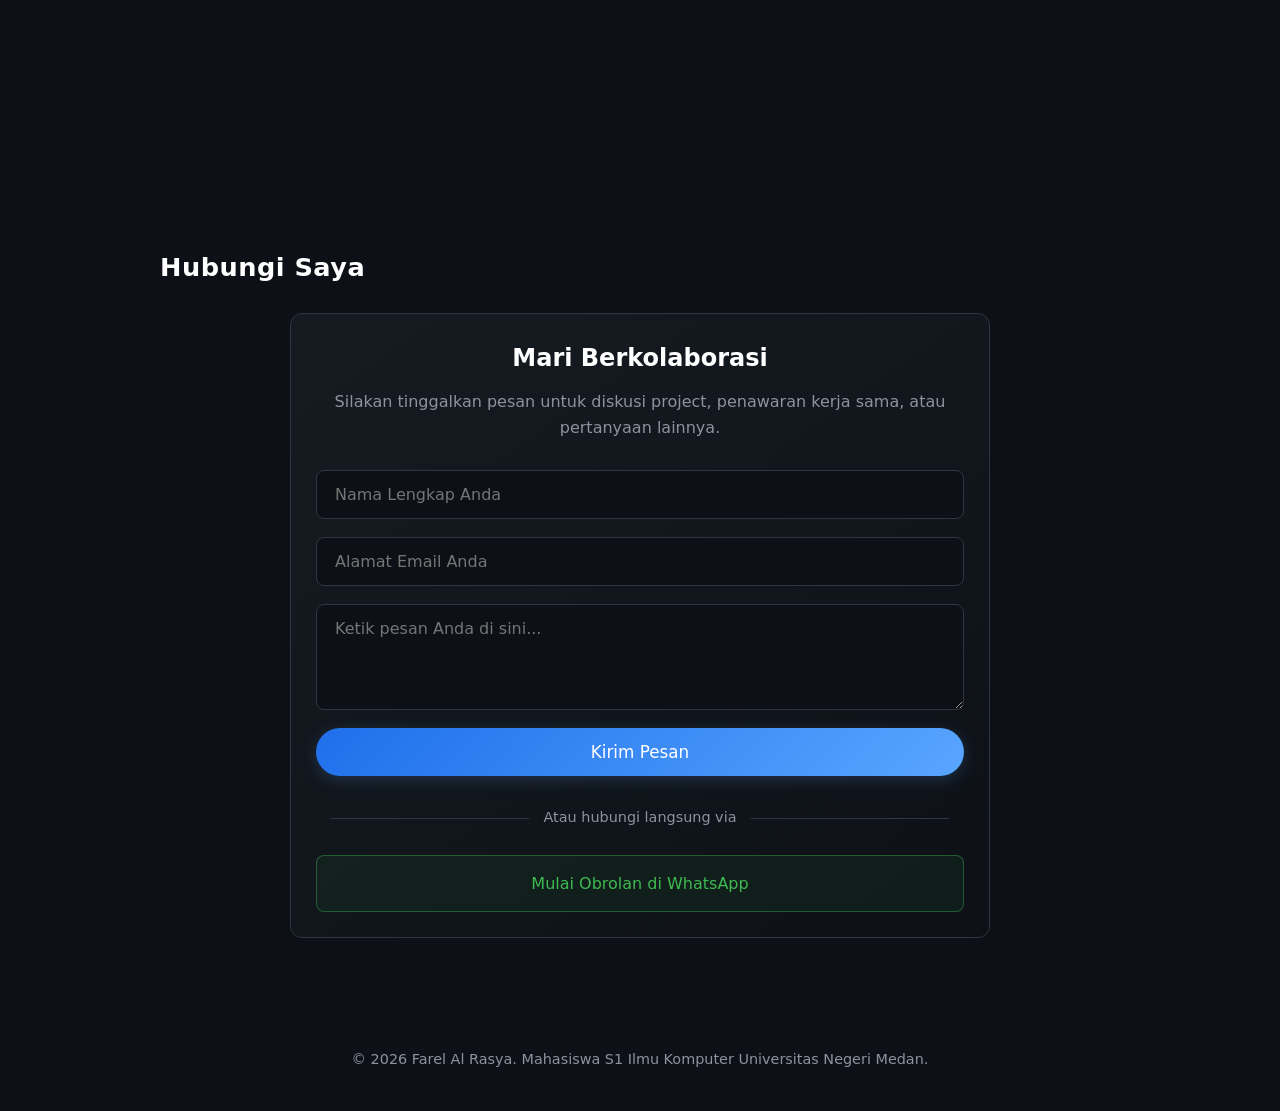
==== commit f5239756: "Update index.html" ====
--- a/index.html
+++ b/index.html
@@ -4,6 +4,7 @@
     <meta charset="UTF-8">
     <meta name="viewport" content="width=device-width, initial-scale=1.0">
     <title>Portofolio | Farel Al Rasya</title>
+    <!-- Memanggil file CSS yang dipisah -->
     <link rel="stylesheet" href="style.css">
 </head>
 <body>
@@ -11,7 +12,7 @@
     <!-- NAVBAR -->
     <nav>
         <div class="nav-title">
-            <img src="1000405113.png" alt="Profil">
+            <img src="foto1.png" alt="Profil">
             Portofolio
         </div>
         
@@ -39,20 +40,20 @@
         
         <!-- BERANDA -->
         <section id="beranda" class="hero reveal">
-            <img src="1000405113.png" alt="Farel Al Rasya" class="profil">
+            <img src="foto1.png" alt="Farel Al Rasya" class="profil">
             <h1>Hai, Saya Farel Al Rasya</h1>
             <p>Mahasiswa Ilmu Komputer di <strong>Universitas Negeri Medan</strong></p>
             <a href="CV_Farel_Al_Rasya.pdf" download="CV_Farel_Al_Rasya.pdf" class="btn-cv">Download CV</a>
         </section>
 
-        <!-- STATISTIK SKILL (DENGAN GAMBAR) -->
+        <!-- STATISTIK SKILL -->
         <section id="skill">
             <h1 class="section-title reveal">Statistik Keahlian</h1>
             
             <div class="grid-layout">
                 <div class="kartu reveal">
                     <div class="skill-info">
-                        <div class="skill-label"><img src="logo-alightmotion.png" alt="AM" class="skill-ikon"> Alight Motion & Video Editing</div>
+                        <div class="skill-label"><img src="alightmotion.png" alt="AM" class="skill-ikon"> Alight Motion & Video Editing</div>
                         <span class="skill-persen">95%</span>
                     </div>
                     <div class="bar-bg"><div class="bar-fill" data-width="95%"></div></div>
@@ -60,7 +61,7 @@
 
                 <div class="kartu reveal">
                     <div class="skill-info">
-                        <div class="skill-label"><img src="logo-ui.png" alt="UI" class="skill-ikon"> 3D Modeling Kapal</div>
+                        <div class="skill-label"><img src="3dmodeling.png" alt="3D" class="skill-ikon"> 3D Modeling Kapal</div>
                         <span class="skill-persen">80%</span>
                     </div>
                     <div class="bar-bg"><div class="bar-fill" data-width="80%"></div></div>
@@ -68,7 +69,7 @@
 
                 <div class="kartu reveal">
                     <div class="skill-info">
-                        <div class="skill-label"><img src="logo-3d.png" alt="3D" class="skill-ikon"> Desain Grafis</div>
+                        <div class="skill-label"><img src="pixellab.png" alt="Desain" class="skill-ikon"> Desain Grafis</div>
                         <span class="skill-persen">50%</span>
                     </div>
                     <div class="bar-bg"><div class="bar-fill" data-width="50%"></div></div>
@@ -76,7 +77,7 @@
 
                 <div class="kartu reveal">
                     <div class="skill-info">
-                        <div class="skill-label"><img src="logo-python.png" alt="Python" class="skill-ikon"> Menggambar</div>
+                        <div class="skill-label"><img src="ibispaint.png" alt="Gambar" class="skill-ikon"> Menggambar</div>
                         <span class="skill-persen">40%</span>
                     </div>
                     <div class="bar-bg"><div class="bar-fill" data-width="40%"></div></div>
@@ -84,14 +85,14 @@
 
                 <div class="kartu reveal">
                     <div class="skill-info">
-                        <div class="skill-label"><img src="logo-cpp.png" alt="C++" class="skill-ikon"> C++ & Algoritma Lanjut</div>
+                        <div class="skill-label"><img src="cpp.png" alt="C++" class="skill-ikon"> C++ & Algoritma Lanjut</div>
                         <span class="skill-persen">35%</span>
                     </div>
                     <div class="bar-bg"><div class="bar-fill" data-width="35%"></div></div>
                 </div>
             </div>
 
-            <!-- KEMAMPUAN BAHASA ASING (TANPA GAMBAR) -->
+            <!-- KEMAMPUAN BAHASA ASING -->
             <h1 class="sub-title reveal">Kemampuan Bahasa</h1>
             <div class="grid-layout">
                 
@@ -156,7 +157,7 @@
                         <h3>SD PONPES At-Taqwa</h3>
                         <p>Lulus Tahun 2015</p>
                     </div>
-                    <img src="attaqwa.png" alt="Logo SD" class="logo-sekolah">
+                    <img src="attawqa.png" alt="Logo SD" class="logo-sekolah">
                 </div>
                 
                 <div class="kartu pendidikan-item reveal">
@@ -176,38 +177,38 @@
             <div class="grid-layout">
                 <div class="kartu reveal">
                     <h3 class="teks-judul">Seller Jual Beli Akun Game Digital</h3>
-                    <img src="dok-seller.jpg" alt="Dokumentasi Bisnis Akun Game" class="gambar-dokumentasi">
+                    <img src="seller.png" alt="Dokumentasi Bisnis Akun Game" class="gambar-dokumentasi">
                     <p class="teks-deskripsi">Mengelola bisnis dan transaksi jual beli aset game digital. Berpengalaman dalam melayani pelanggan, menganalisis harga pasar, serta menerapkan prosedur serah terima akun yang aman untuk menghindari risiko penipuan (scam).</p>
                 </div>
 
                 <div class="kartu reveal">
                     <h3 class="teks-judul">Riset Naval Cyber Defense</h3>
-                    <img src="dok-naval.jpg" alt="Dokumentasi Riset Keamanan" class="gambar-dokumentasi">
+                    <img src="foto2.png" alt="Dokumentasi Riset Keamanan" class="gambar-dokumentasi">
                     <p class="teks-deskripsi">Mengeksplorasi konsep keamanan jaringan dan integrasinya terhadap arsitektur blueprint operasional kapal militer guna mencegah eksploitasi sistem.</p>
                 </div>
             </div>
         </section>
 
-        <!-- PROJECT (Hanya 3 Project) -->
+        <!-- PROJECT -->
         <section id="project">
             <h1 class="section-title reveal">Portofolio Project</h1>
             <div class="grid-layout">
                 
                 <div class="kartu reveal">
                     <h3 class="teks-judul">Web Zero Matriks</h3>
-                    <img src="proj-matriks.jpg" alt="Project Zero Matriks" class="gambar-dokumentasi">
+                    <img src="zeromatriks.png" alt="Project Zero Matriks" class="gambar-dokumentasi">
                     <p class="teks-deskripsi">Pengembangan antarmuka website yang berfokus pada efisiensi kalkulasi matriks dengan visualisasi yang mudah dipahami.</p>
                 </div>
                 
                 <div class="kartu reveal">
                     <h3 class="teks-judul">3D Model Kapal Perang</h3>
-                    <img src="proj-kapal.jpg" alt="Project 3D Kapal" class="gambar-dokumentasi">
+                    <img src="aircraft.png" alt="Project 3D Kapal" class="gambar-dokumentasi">
                     <p class="teks-deskripsi">Perancangan blueprint dan pemodelan tiga dimensi aset kapal militer dengan presisi tinggi dan struktur yang fungsional.</p>
                 </div>
                 
                 <div class="kartu reveal">
                     <h3 class="teks-judul">Motion Graphic & Editing Video</h3>
-                    <img src="proj-video.jpg" alt="Project Video" class="gambar-dokumentasi">
+                    <img src="editing.png" alt="Project Video" class="gambar-dokumentasi">
                     <p class="teks-deskripsi">Pembuatan aset visual animasi bergerak dan penyuntingan video yang menarik untuk kebutuhan konten digital dan presentasi.</p>
                 </div>
 
@@ -245,9 +246,11 @@
         <p>&copy; 2026 Farel Al Rasya. Mahasiswa S1 Ilmu Komputer Universitas Negeri Medan.</p>
     </footer>
 
-    <!-- Script External -->
+    <!-- Memanggil file JavaScript eksternal -->
     <script src="script.js"></script>
+    
+    <!-- Memanggil Script Google Translate -->
     <script type="text/javascript" src="//translate.google.com/translate_a/element.js?cb=googleTranslateElementInit"></script>
 
 </body>
-</html>+</html>
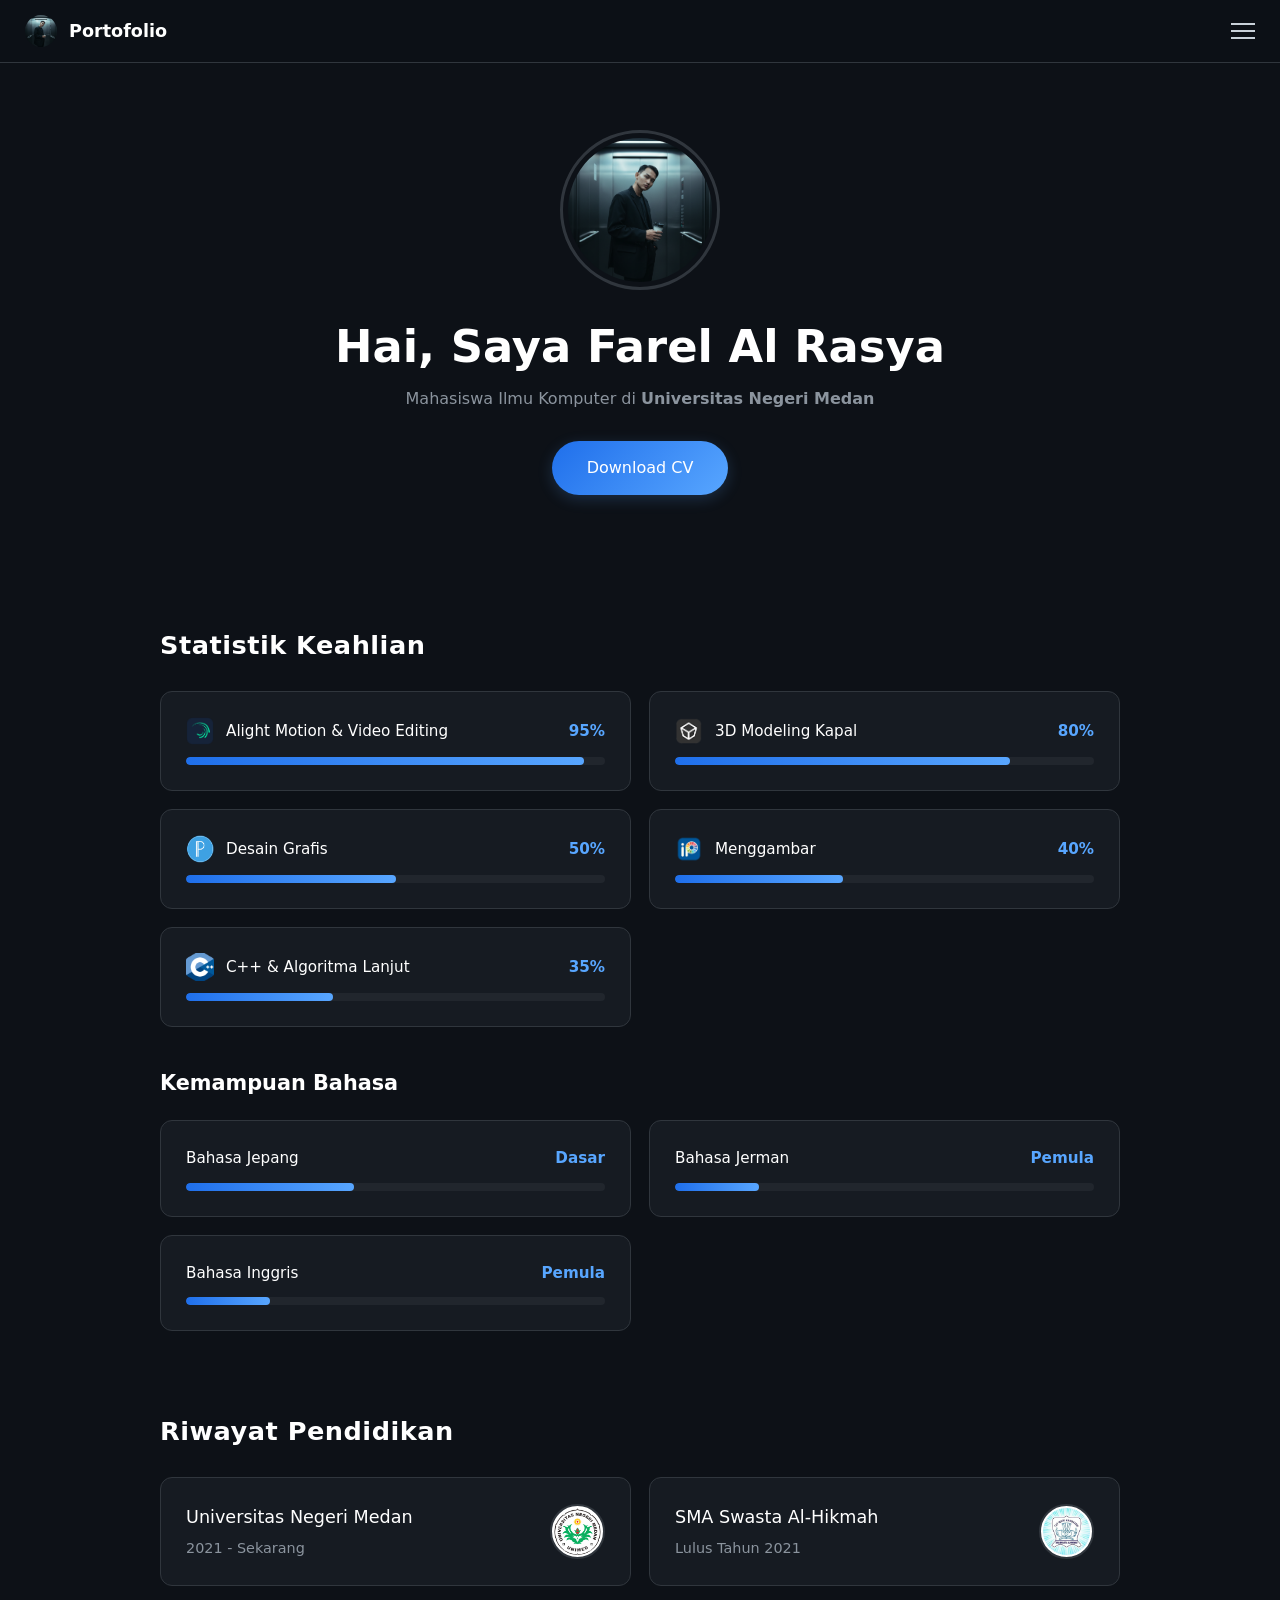
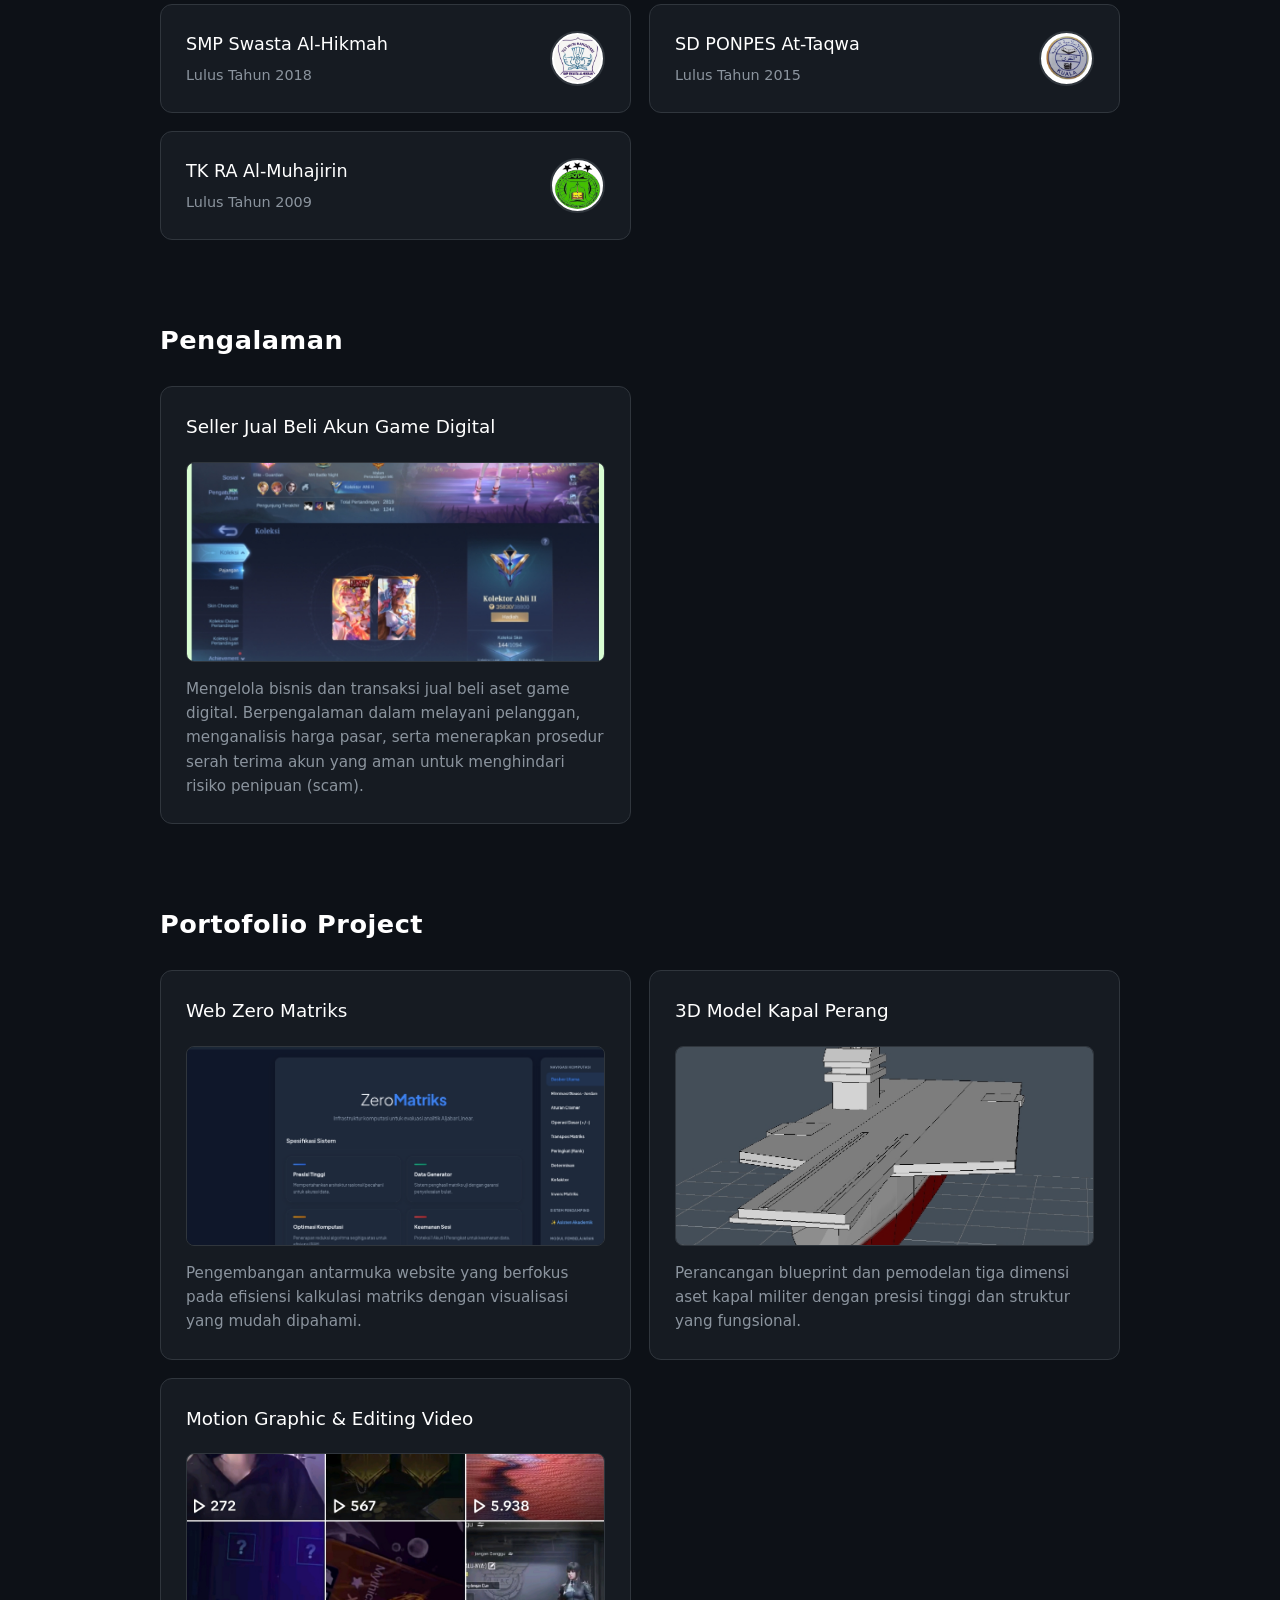
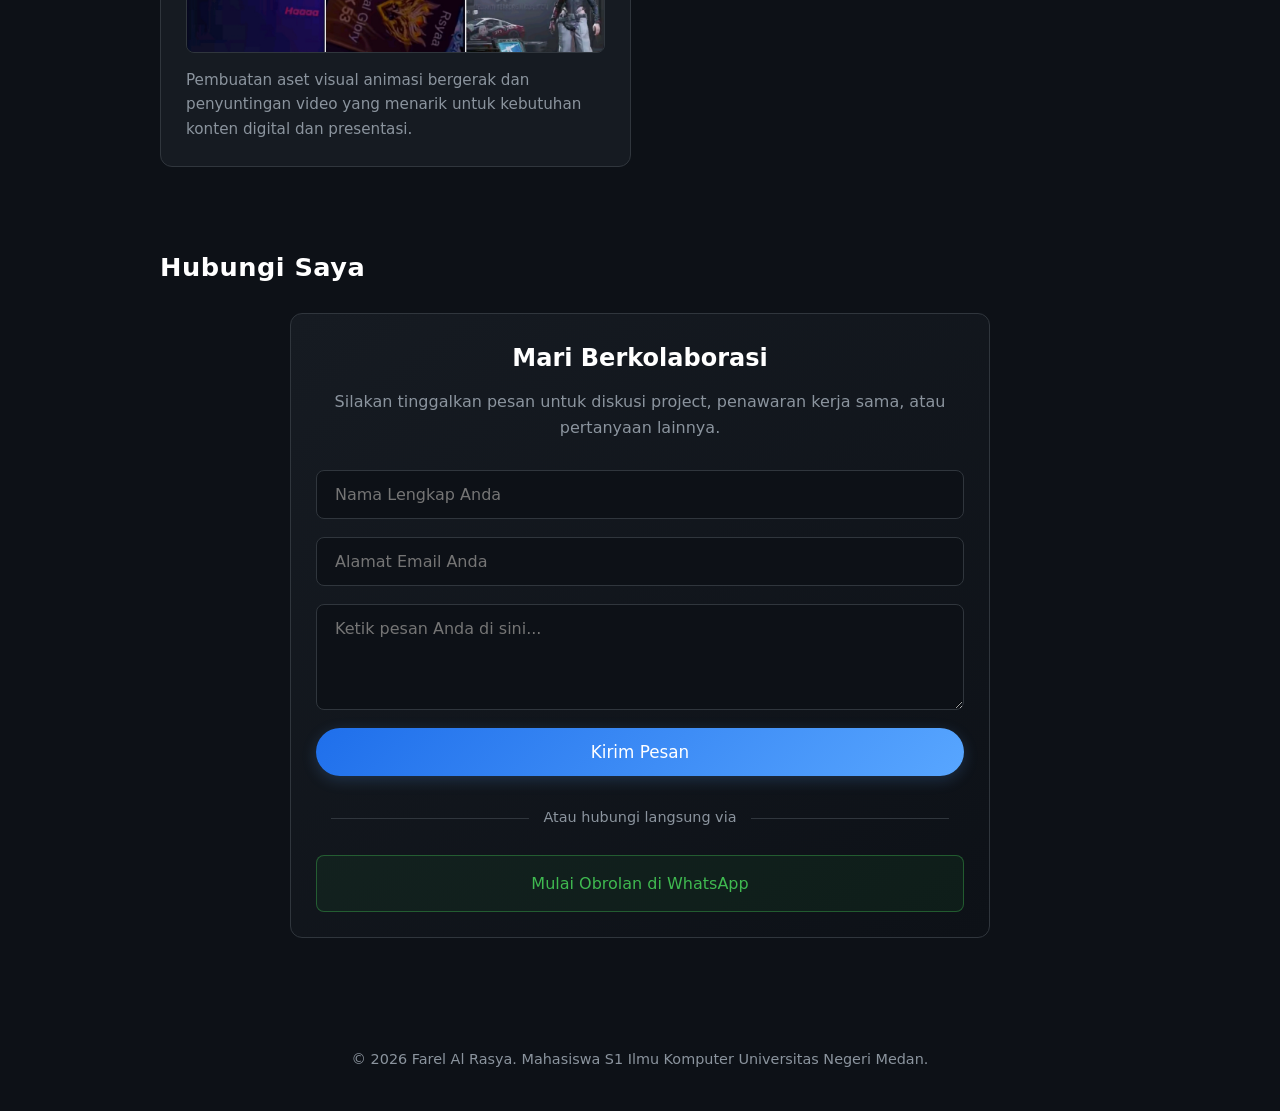
==== commit 979f10b5: "Update index.html" ====
--- a/index.html
+++ b/index.html
@@ -172,19 +172,13 @@
 
         <!-- PENGALAMAN -->
         <section id="pengalaman">
-            <h1 class="section-title reveal">Pengalaman Profesional</h1>
+            <h1 class="section-title reveal">Pengalaman </h1>
             
             <div class="grid-layout">
                 <div class="kartu reveal">
                     <h3 class="teks-judul">Seller Jual Beli Akun Game Digital</h3>
                     <img src="seller.png" alt="Dokumentasi Bisnis Akun Game" class="gambar-dokumentasi">
                     <p class="teks-deskripsi">Mengelola bisnis dan transaksi jual beli aset game digital. Berpengalaman dalam melayani pelanggan, menganalisis harga pasar, serta menerapkan prosedur serah terima akun yang aman untuk menghindari risiko penipuan (scam).</p>
-                </div>
-
-                <div class="kartu reveal">
-                    <h3 class="teks-judul">Riset Naval Cyber Defense</h3>
-                    <img src="foto2.png" alt="Dokumentasi Riset Keamanan" class="gambar-dokumentasi">
-                    <p class="teks-deskripsi">Mengeksplorasi konsep keamanan jaringan dan integrasinya terhadap arsitektur blueprint operasional kapal militer guna mencegah eksploitasi sistem.</p>
                 </div>
             </div>
         </section>
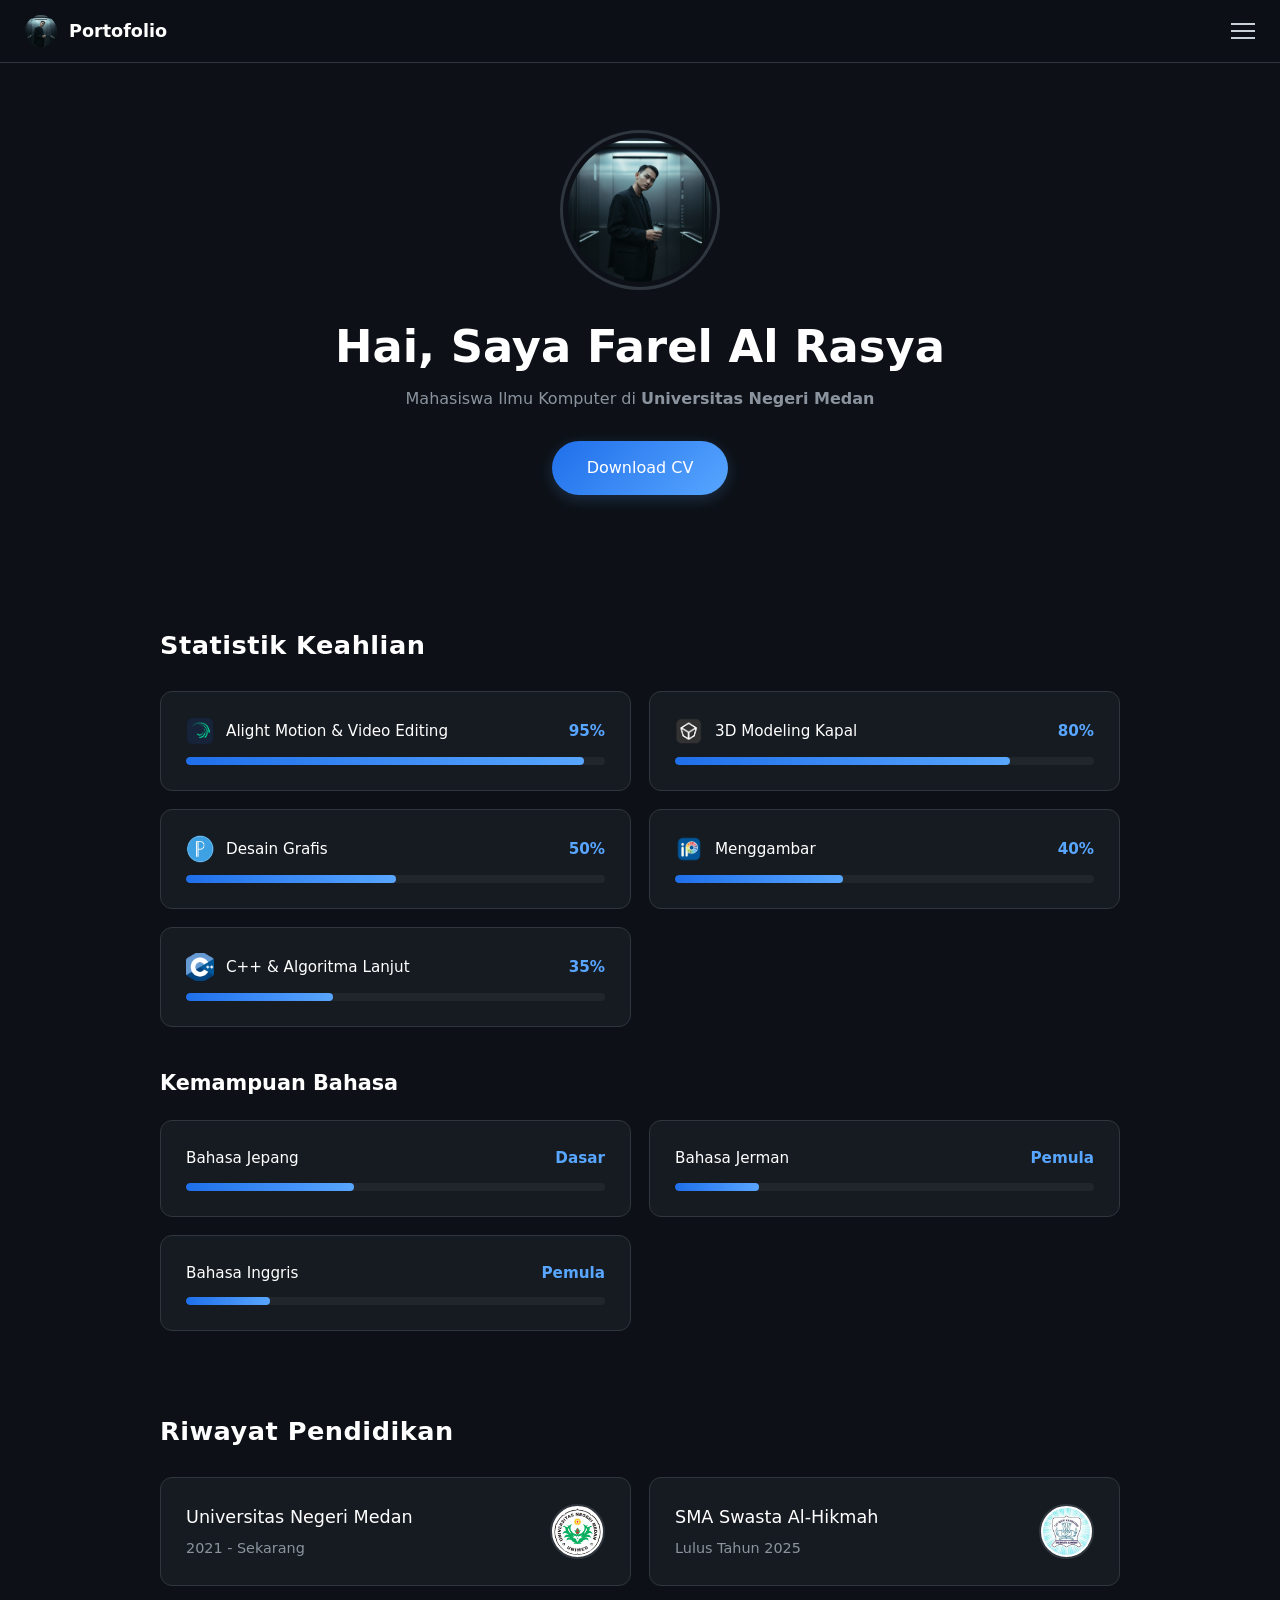
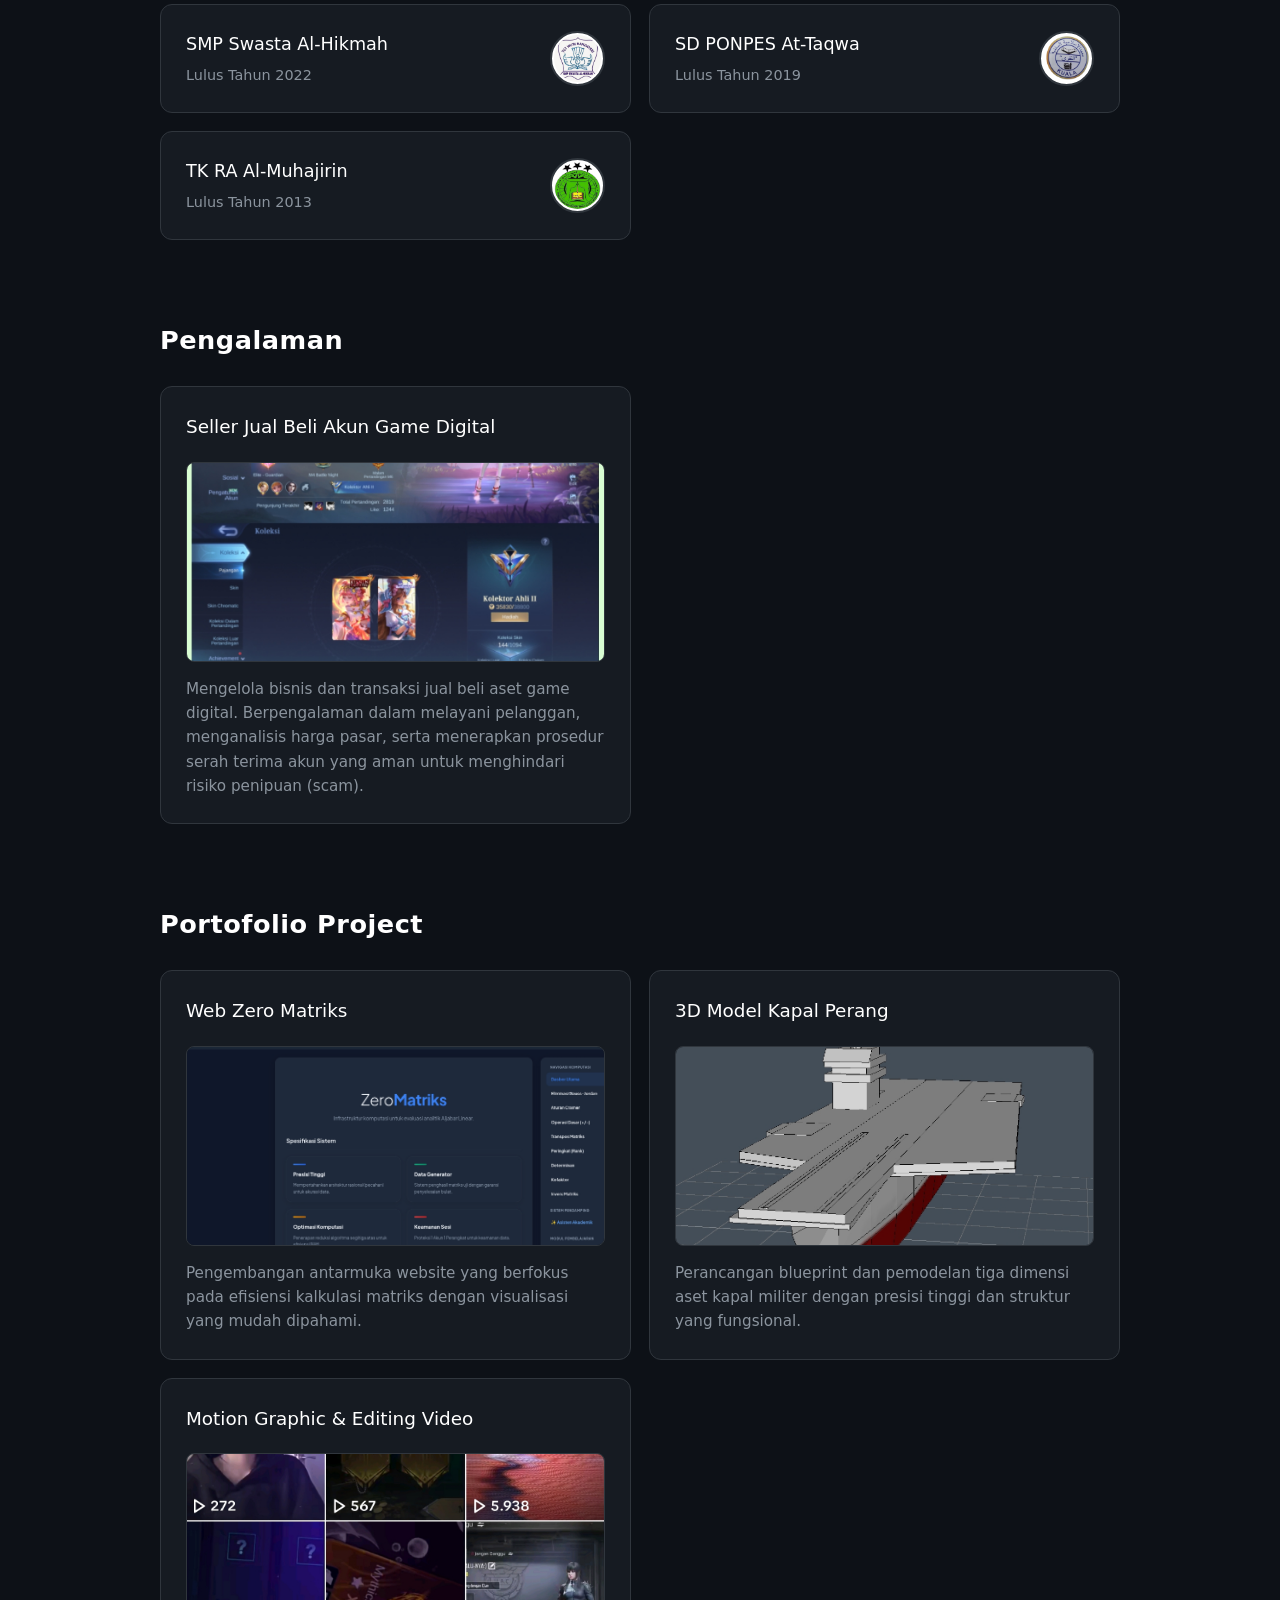
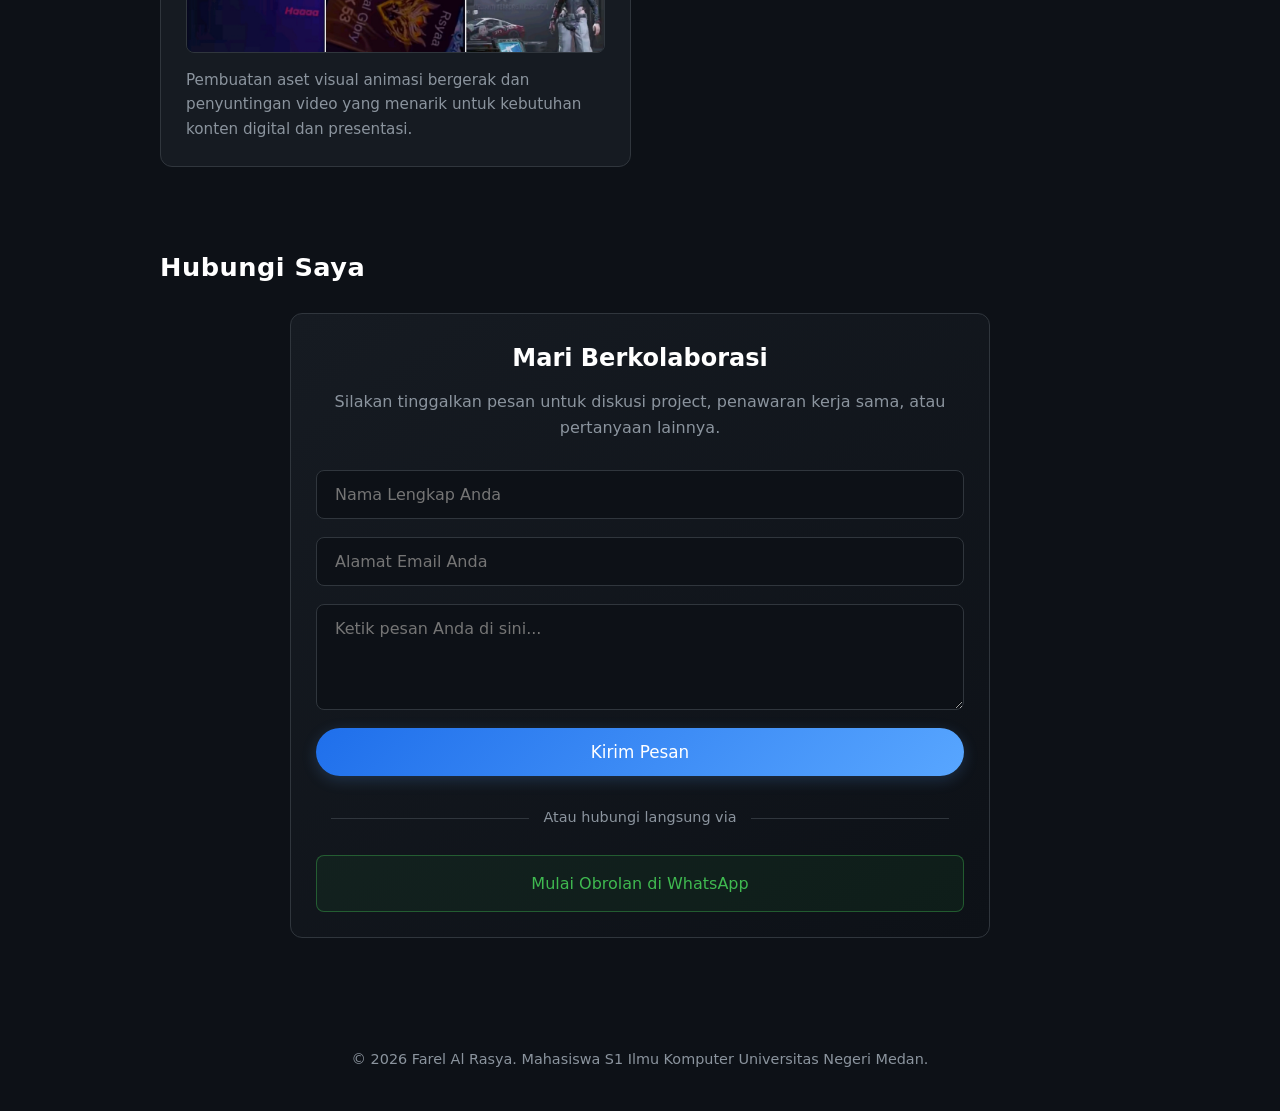
==== commit 9c16d9ff: "Update index.html" ====
--- a/index.html
+++ b/index.html
@@ -43,7 +43,7 @@
             <img src="foto1.png" alt="Farel Al Rasya" class="profil">
             <h1>Hai, Saya Farel Al Rasya</h1>
             <p>Mahasiswa Ilmu Komputer di <strong>Universitas Negeri Medan</strong></p>
-            <a href="CV_Farel_Al_Rasya.pdf" download="CV_Farel_Al_Rasya.pdf" class="btn-cv">Download CV</a>
+            <a href="cvfarel.pdf" download="cvfarel.pdf" class="btn-cv">Download CV</a>
         </section>
 
         <!-- STATISTIK SKILL -->
@@ -139,7 +139,7 @@
                 <div class="kartu pendidikan-item reveal">
                     <div class="pendidikan-teks">
                         <h3>SMA Swasta Al-Hikmah</h3>
-                        <p>Lulus Tahun 2021</p>
+                        <p>Lulus Tahun 2025</p>
                     </div>
                     <img src="smaalhikmah.png" alt="Logo SMA" class="logo-sekolah">
                 </div>
@@ -147,7 +147,7 @@
                 <div class="kartu pendidikan-item reveal">
                     <div class="pendidikan-teks">
                         <h3>SMP Swasta Al-Hikmah</h3>
-                        <p>Lulus Tahun 2018</p>
+                        <p>Lulus Tahun 2022</p>
                     </div>
                     <img src="smpalhikmah.png" alt="Logo SMP" class="logo-sekolah">
                 </div>
@@ -155,7 +155,7 @@
                 <div class="kartu pendidikan-item reveal">
                     <div class="pendidikan-teks">
                         <h3>SD PONPES At-Taqwa</h3>
-                        <p>Lulus Tahun 2015</p>
+                        <p>Lulus Tahun 2019</p>
                     </div>
                     <img src="attawqa.png" alt="Logo SD" class="logo-sekolah">
                 </div>
@@ -163,7 +163,7 @@
                 <div class="kartu pendidikan-item reveal">
                     <div class="pendidikan-teks">
                         <h3>TK RA Al-Muhajirin</h3>
-                        <p>Lulus Tahun 2009</p>
+                        <p>Lulus Tahun 2013</p>
                     </div>
                     <img src="almuhajirin.png" alt="Logo TK" class="logo-sekolah">
                 </div>
@@ -217,7 +217,7 @@
                     <h2>Mari Berkolaborasi</h2>
                     <p>Silakan tinggalkan pesan untuk diskusi project, penawaran kerja sama, atau pertanyaan lainnya.</p>
                     
-                    <form action="mailto:emailkamu@gmail.com" method="POST" enctype="text/plain" class="form-kontak">
+                    <form action="mailto:necromanbot1@gmail.com" method="POST" enctype="text/plain" class="form-kontak">
                         <input type="text" name="Nama" placeholder="Nama Lengkap Anda" required>
                         <input type="email" name="Email" placeholder="Alamat Email Anda" required>
                         <textarea name="Pesan" placeholder="Ketik pesan Anda di sini..." rows="4" required></textarea>
@@ -226,7 +226,7 @@
 
                     <div class="pemisah">Atau hubungi langsung via</div>
                     
-                    <a href="https://wa.me/6281234567890" target="_blank" class="btn-kontak btn-wa">
+                    <a href="https://wa.me/6289530381985" target="_blank" class="btn-kontak btn-wa">
                         Mulai Obrolan di WhatsApp
                     </a>
                 </div>
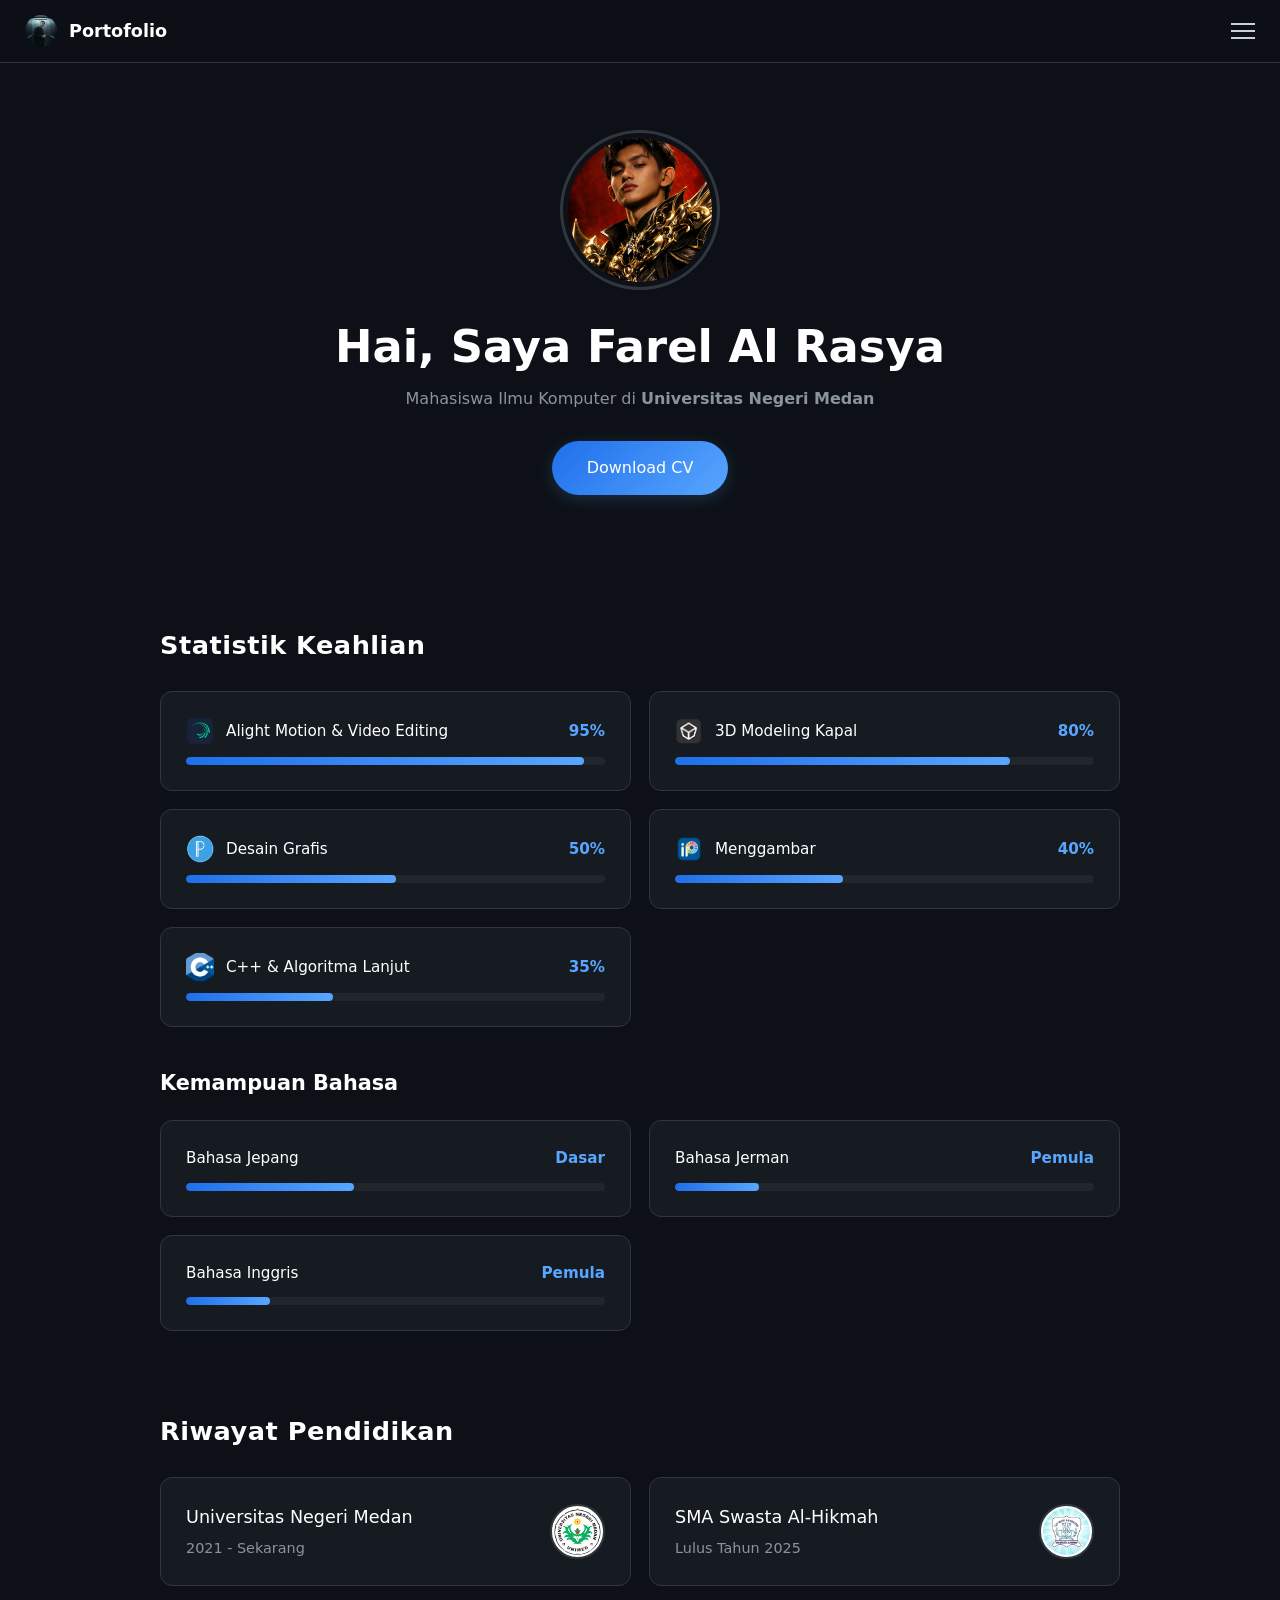
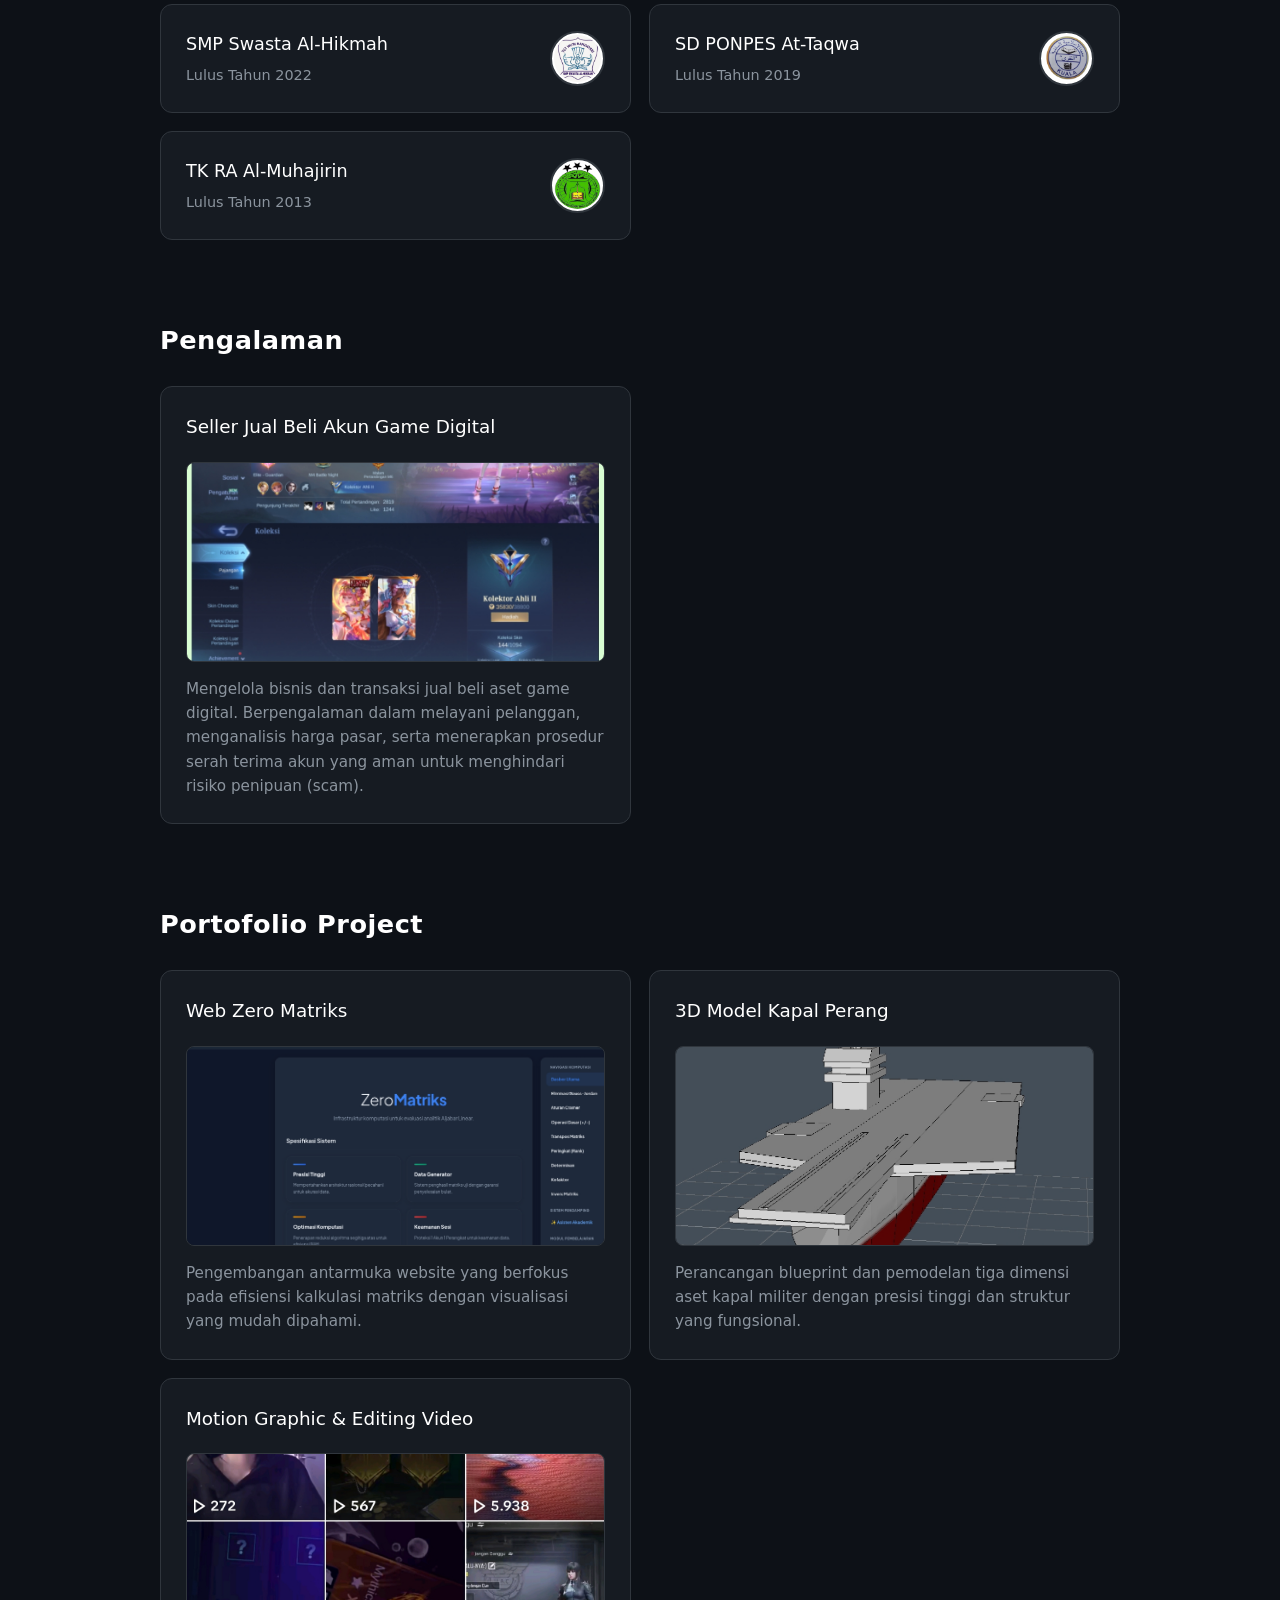
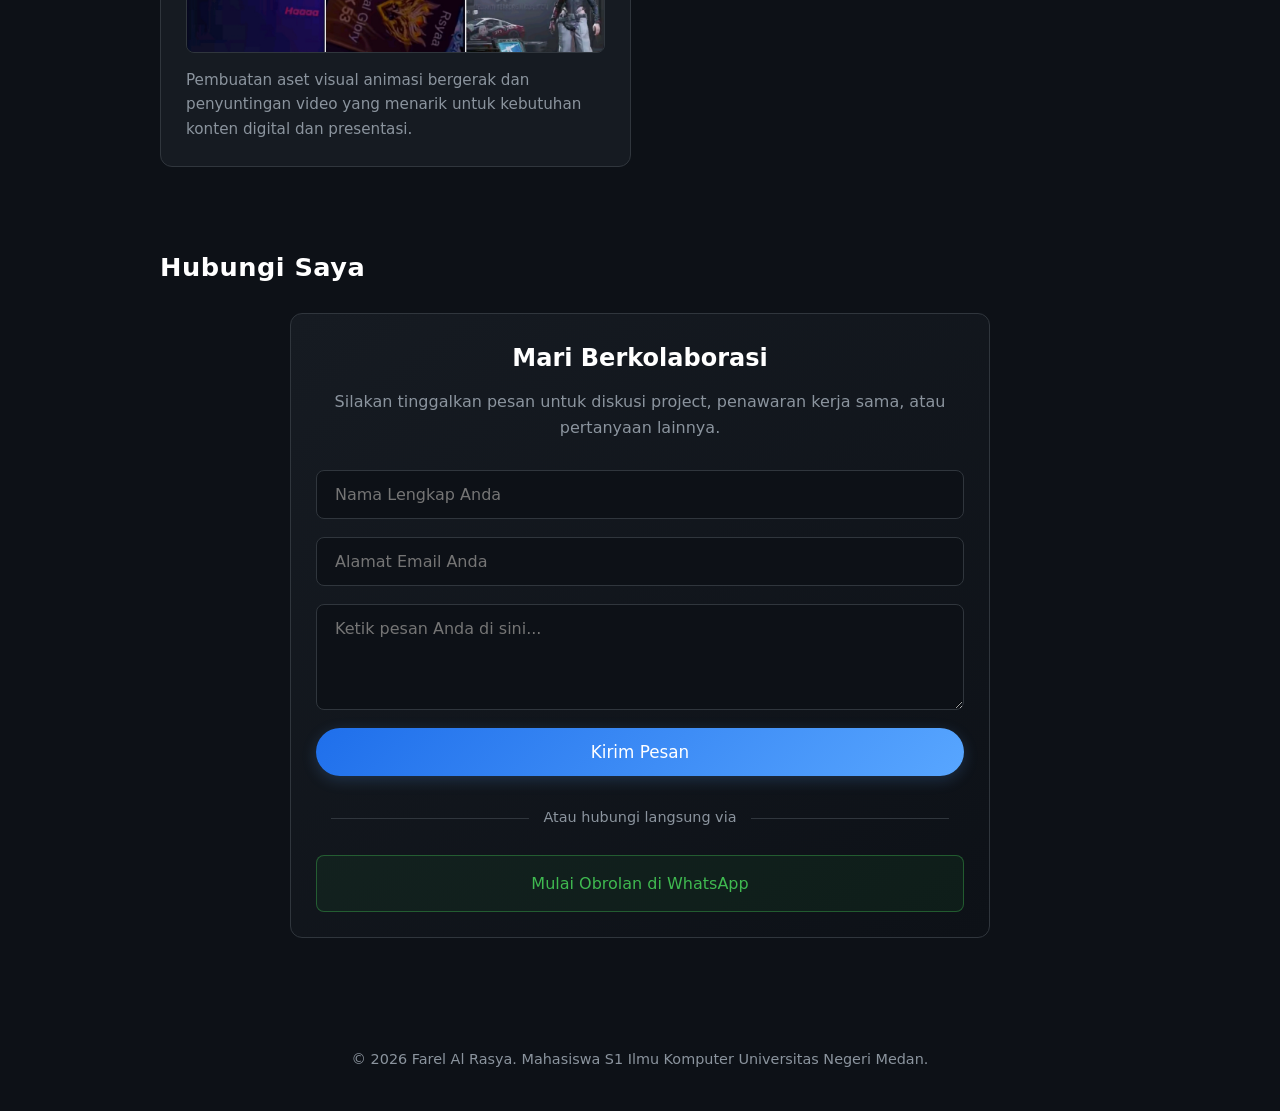
==== commit f6b434b9: "Update index.html" ====
--- a/index.html
+++ b/index.html
@@ -40,7 +40,7 @@
         
         <!-- BERANDA -->
         <section id="beranda" class="hero reveal">
-            <img src="foto1.png" alt="Farel Al Rasya" class="profil">
+            <img src="foto2.png" alt="Farel Al Rasya" class="profil">
             <h1>Hai, Saya Farel Al Rasya</h1>
             <p>Mahasiswa Ilmu Komputer di <strong>Universitas Negeri Medan</strong></p>
             <a href="cvfarel.pdf" download="cvfarel.pdf" class="btn-cv">Download CV</a>
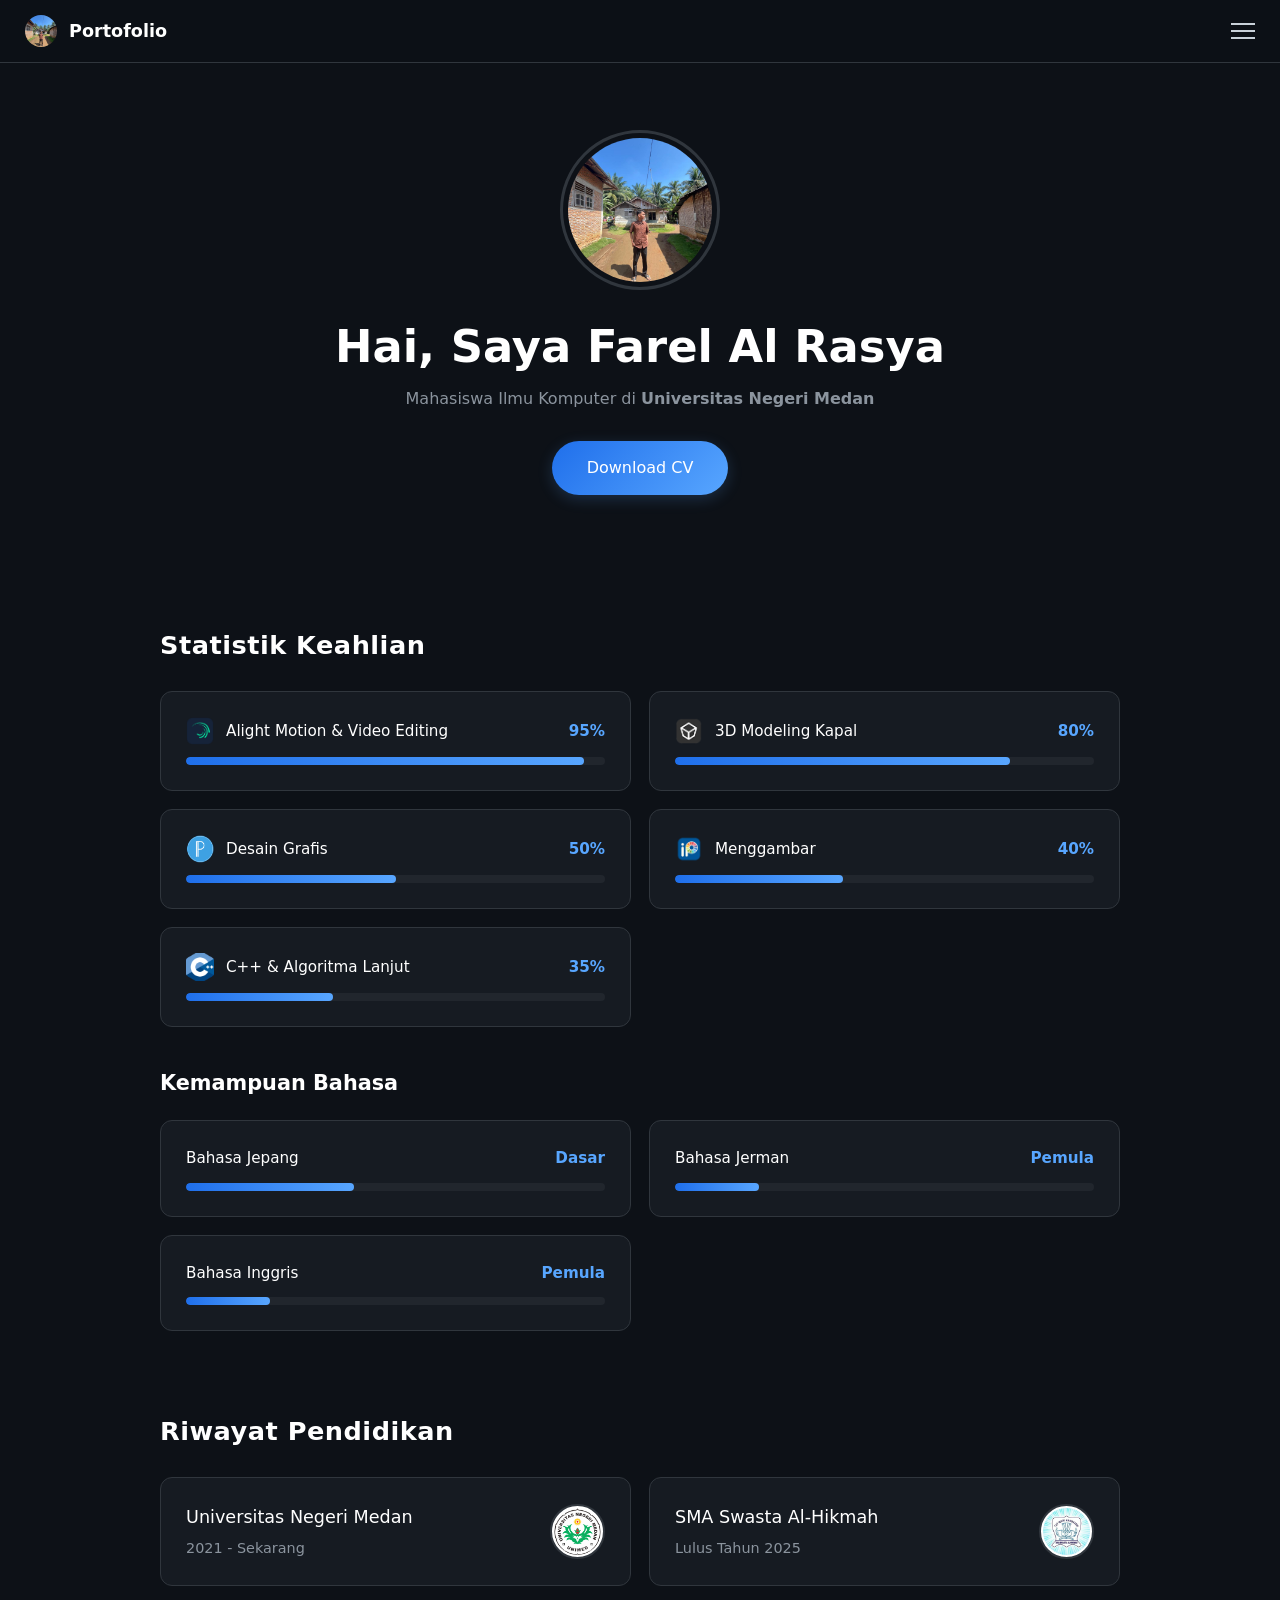
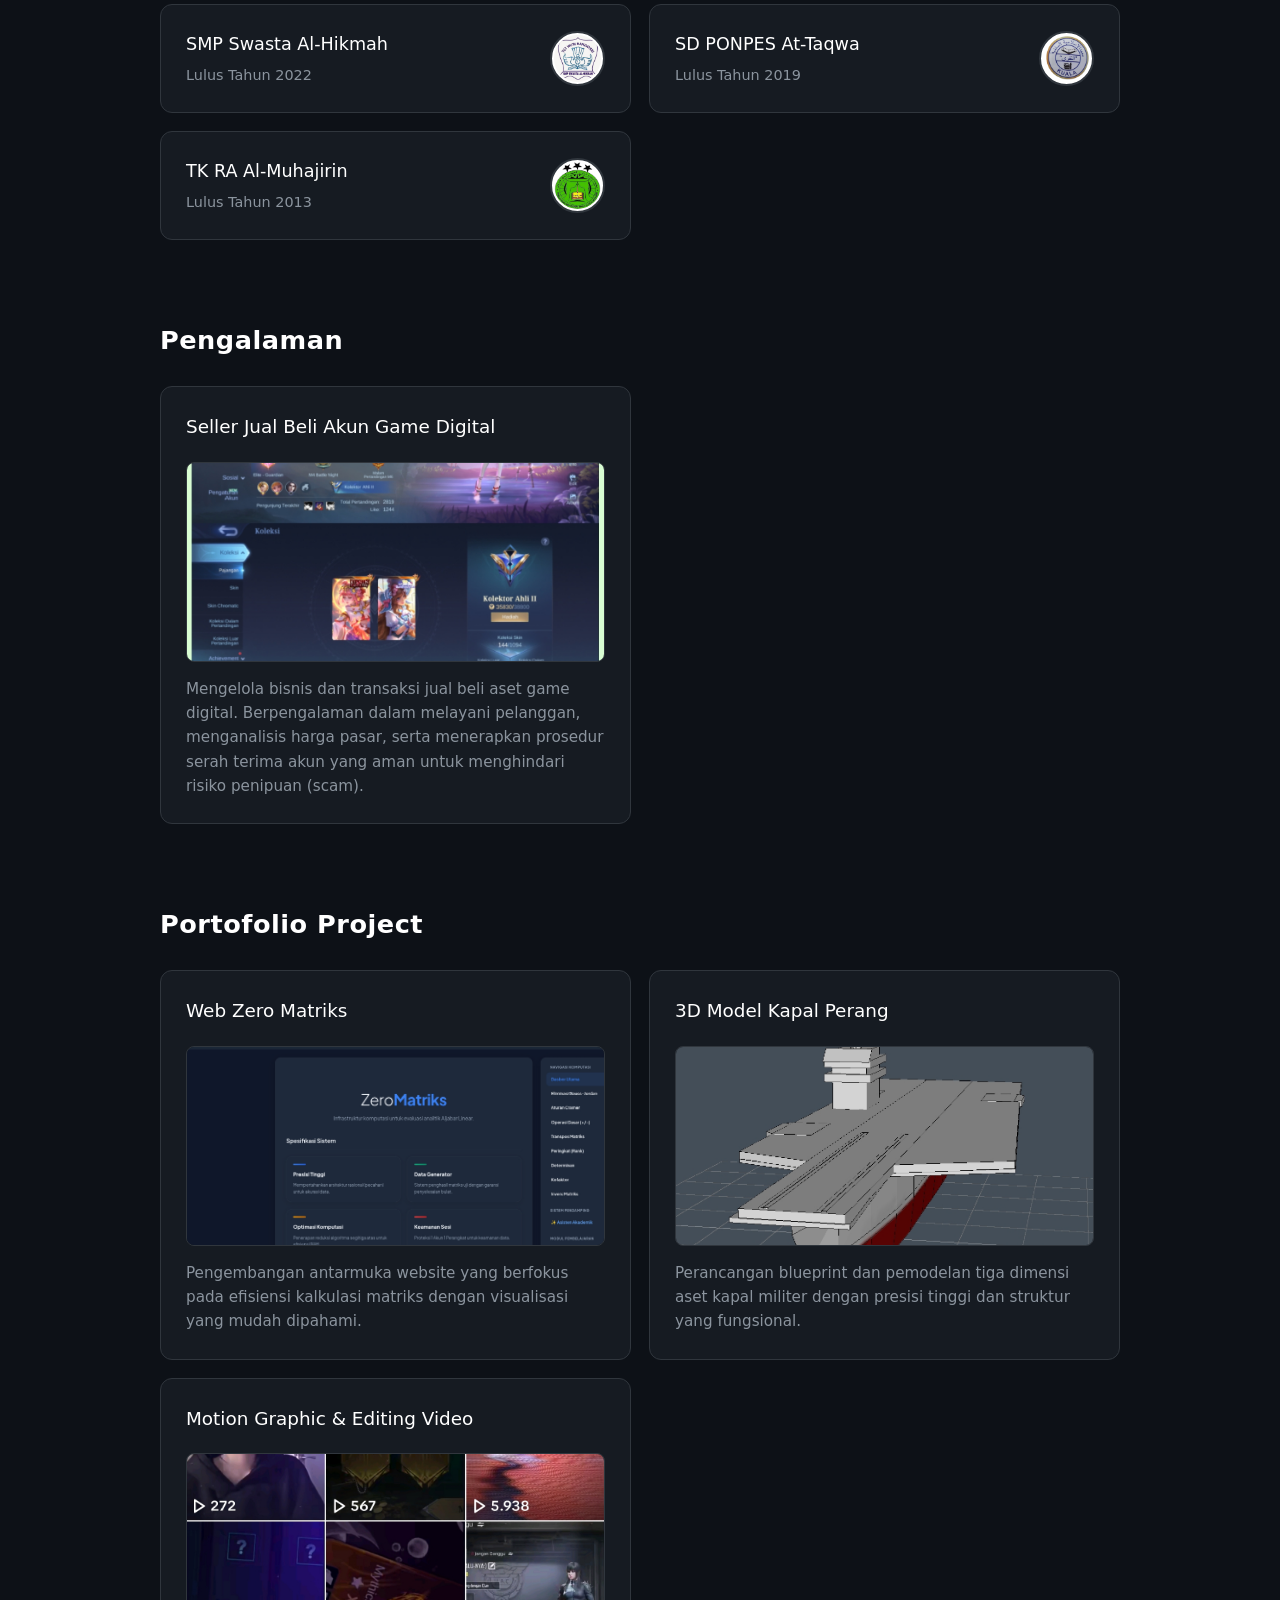
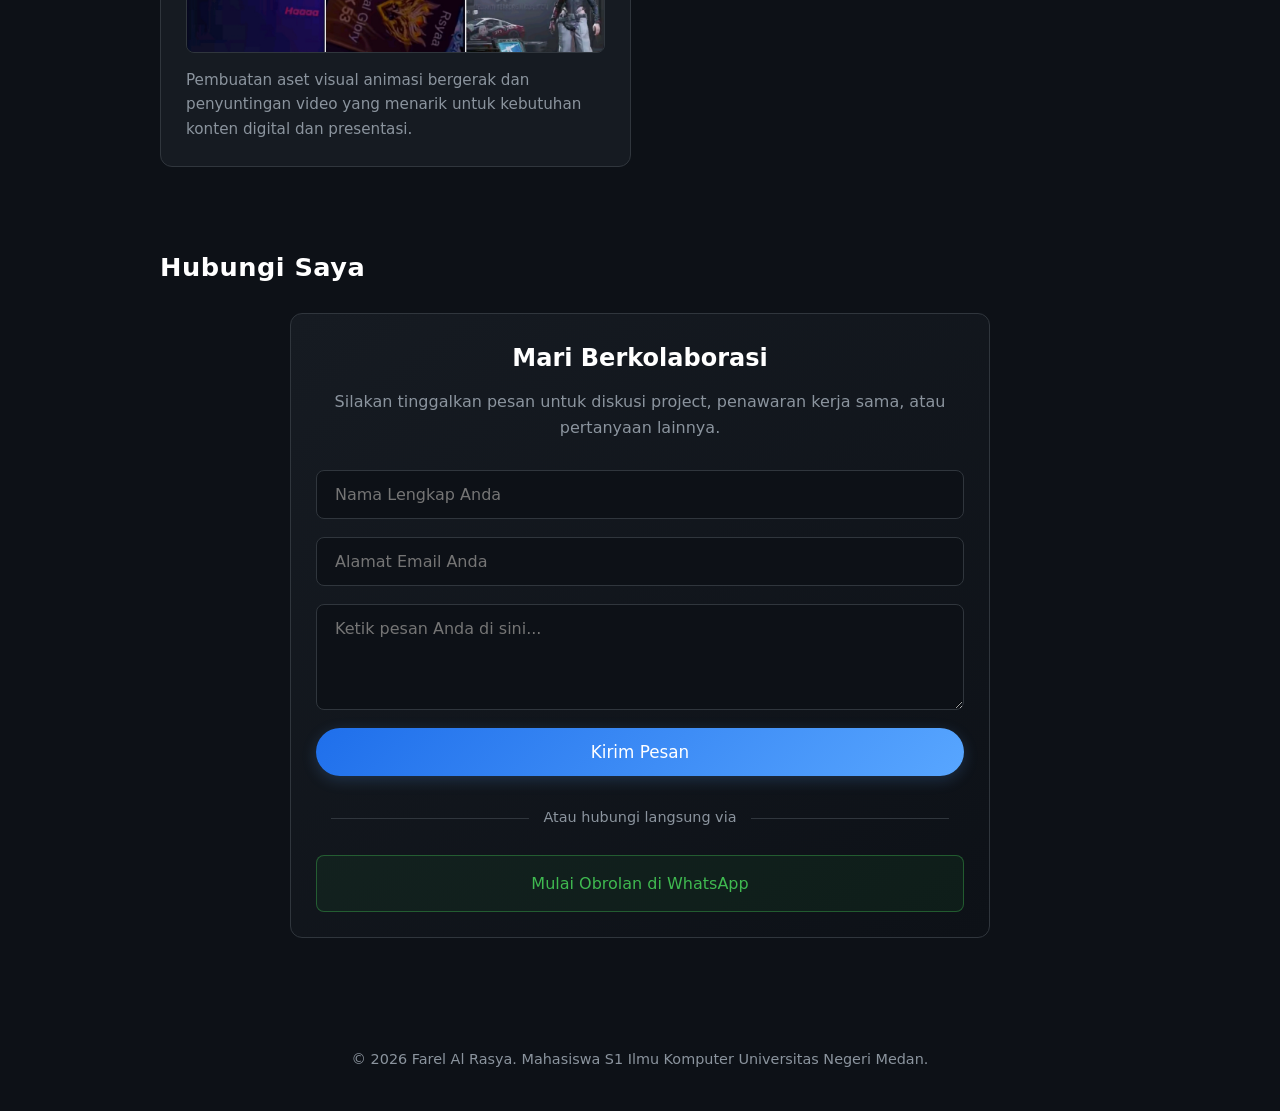
==== commit 670c8b32: "Update index.html" ====
--- a/index.html
+++ b/index.html
@@ -12,7 +12,7 @@
     <!-- NAVBAR -->
     <nav>
         <div class="nav-title">
-            <img src="foto1.png" alt="Profil">
+            <img src="foto3.png" alt="Profil">
             Portofolio
         </div>
         
@@ -40,7 +40,7 @@
         
         <!-- BERANDA -->
         <section id="beranda" class="hero reveal">
-            <img src="foto2.png" alt="Farel Al Rasya" class="profil">
+            <img src="foto3.png" alt="Farel Al Rasya" class="profil">
             <h1>Hai, Saya Farel Al Rasya</h1>
             <p>Mahasiswa Ilmu Komputer di <strong>Universitas Negeri Medan</strong></p>
             <a href="cvfarel.pdf" download="cvfarel.pdf" class="btn-cv">Download CV</a>
